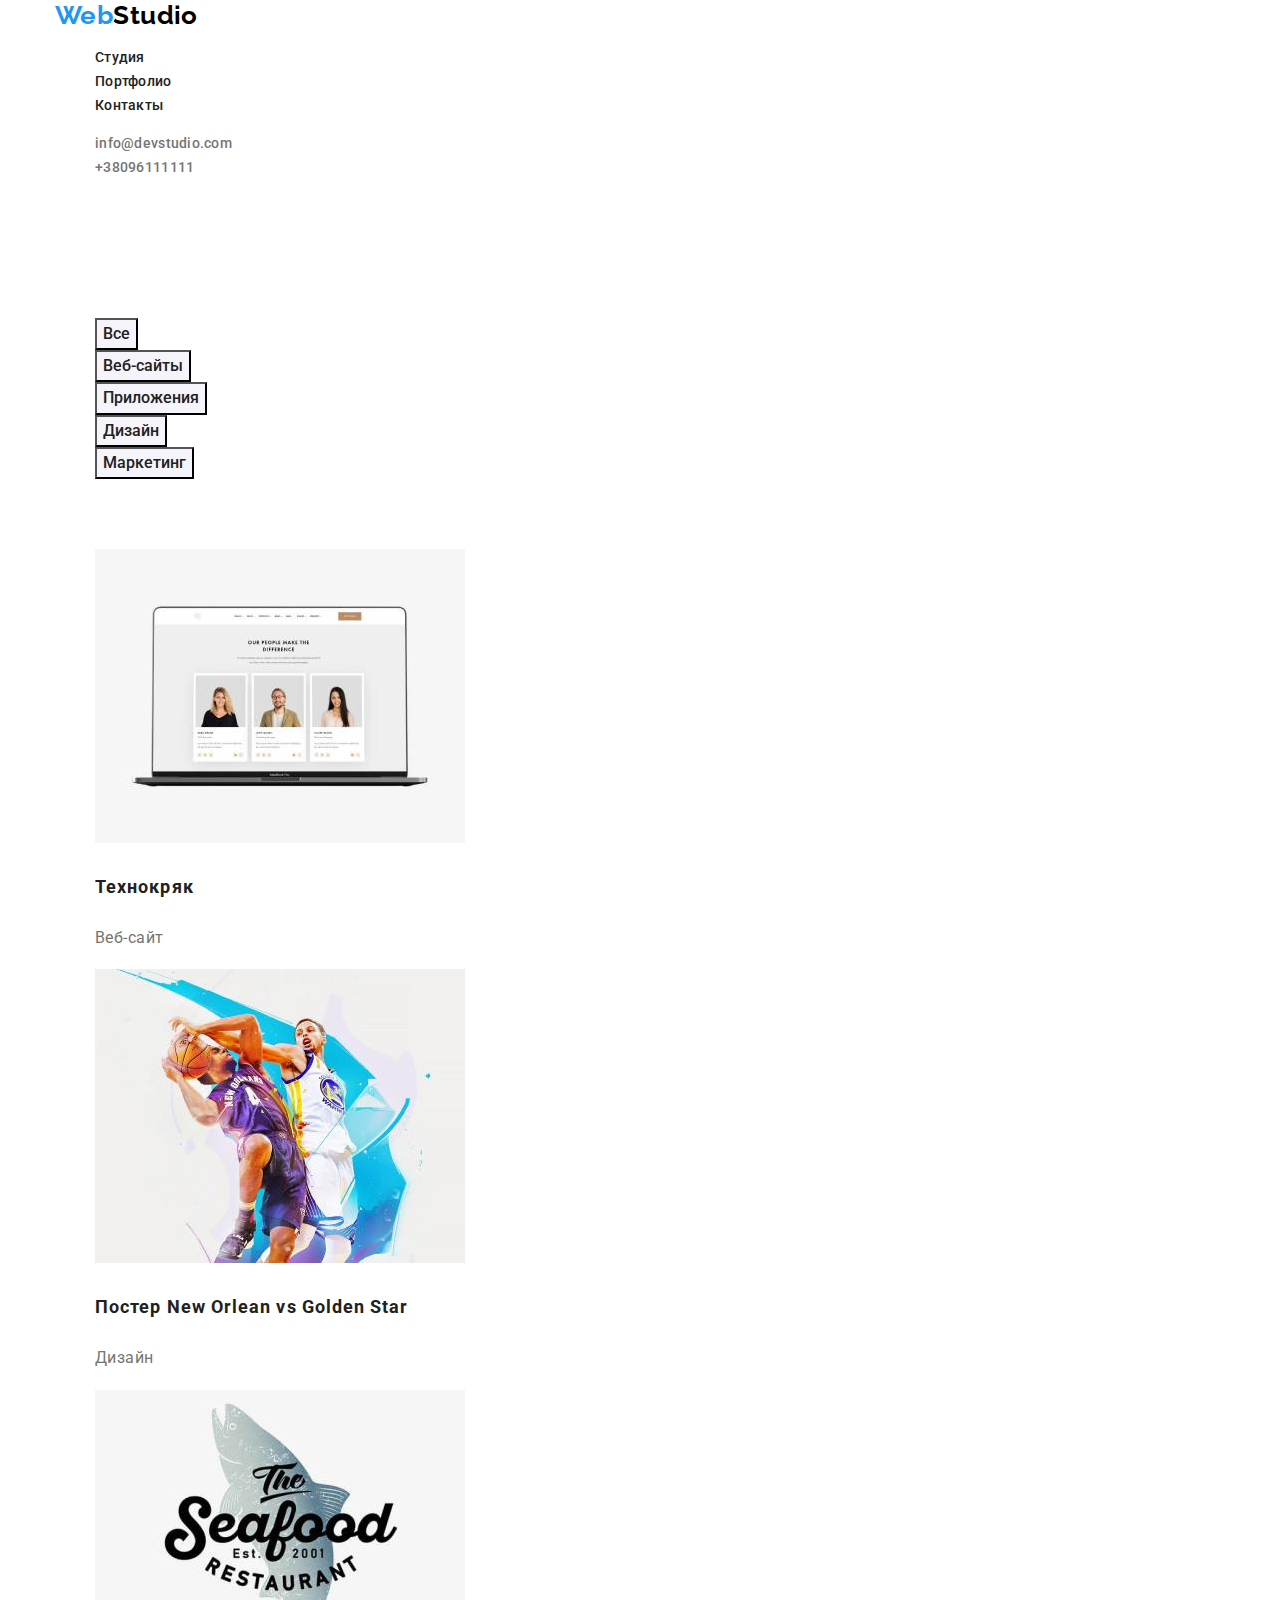
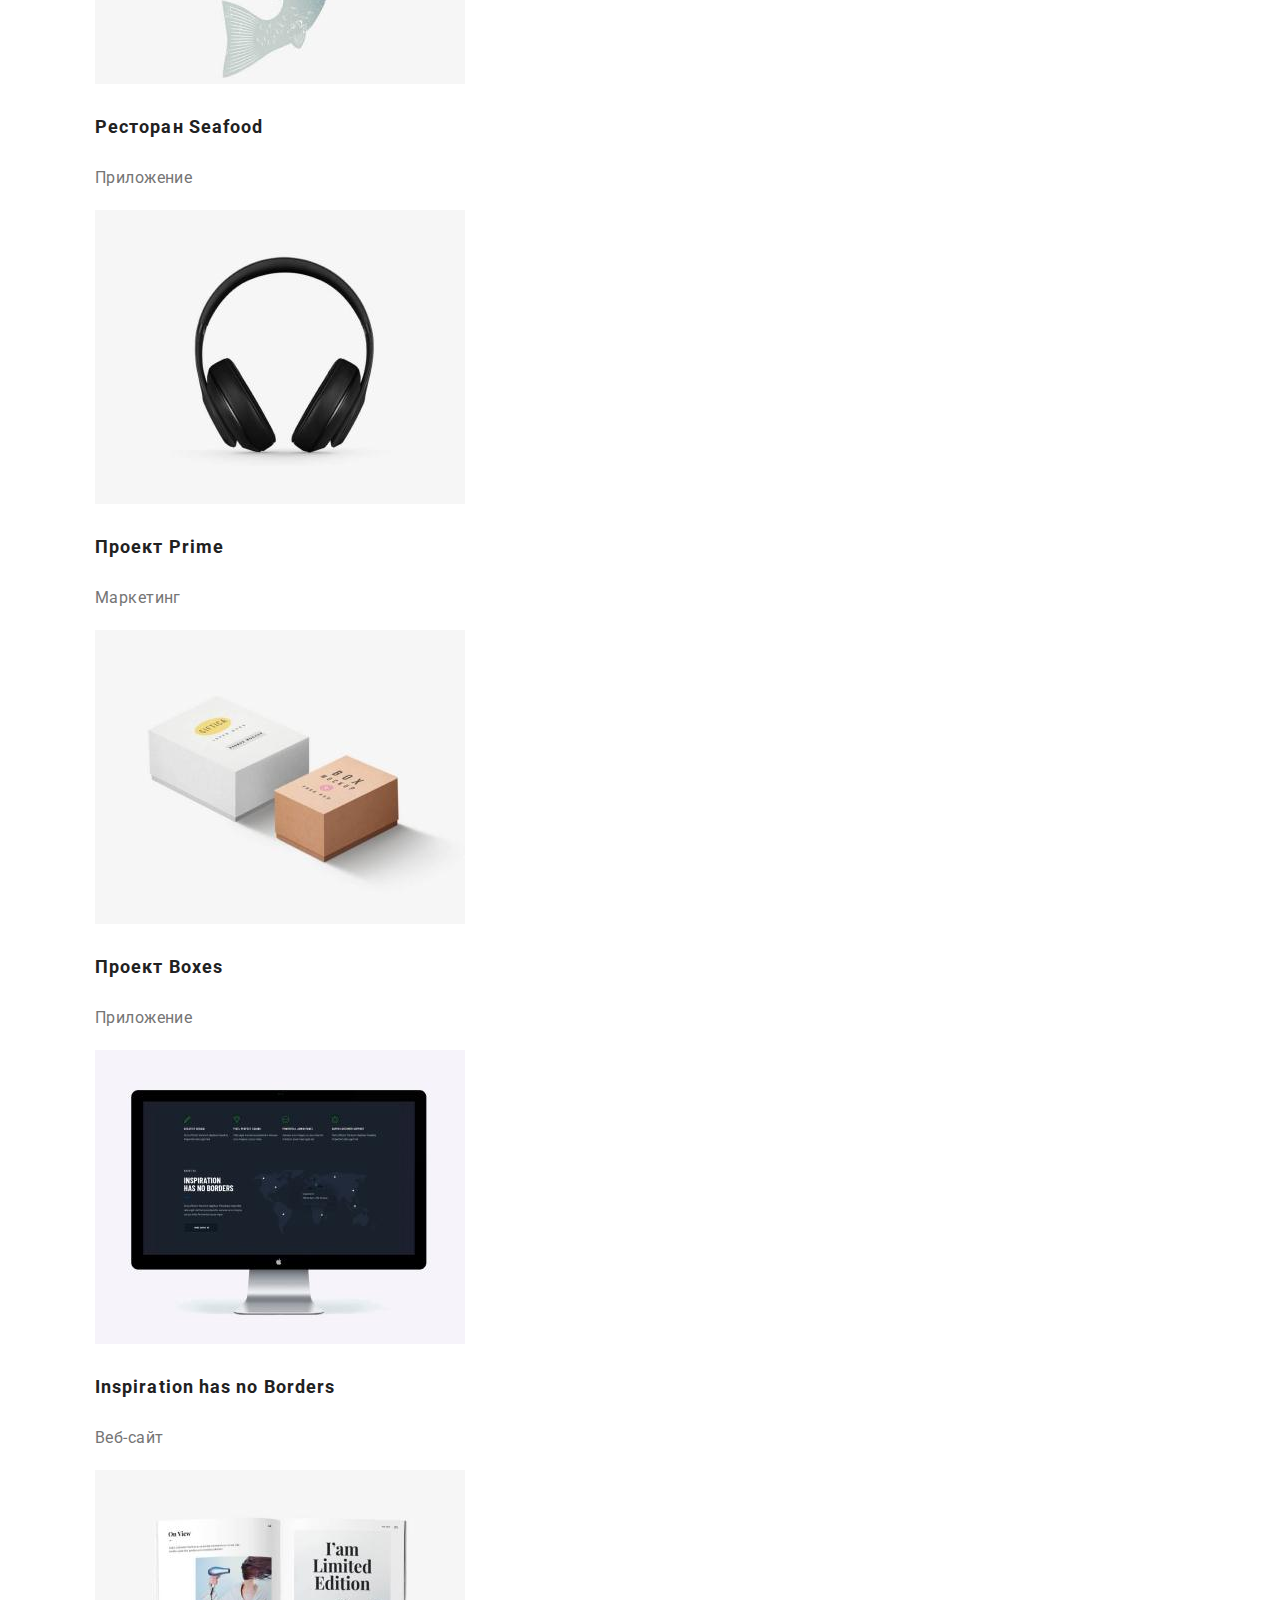
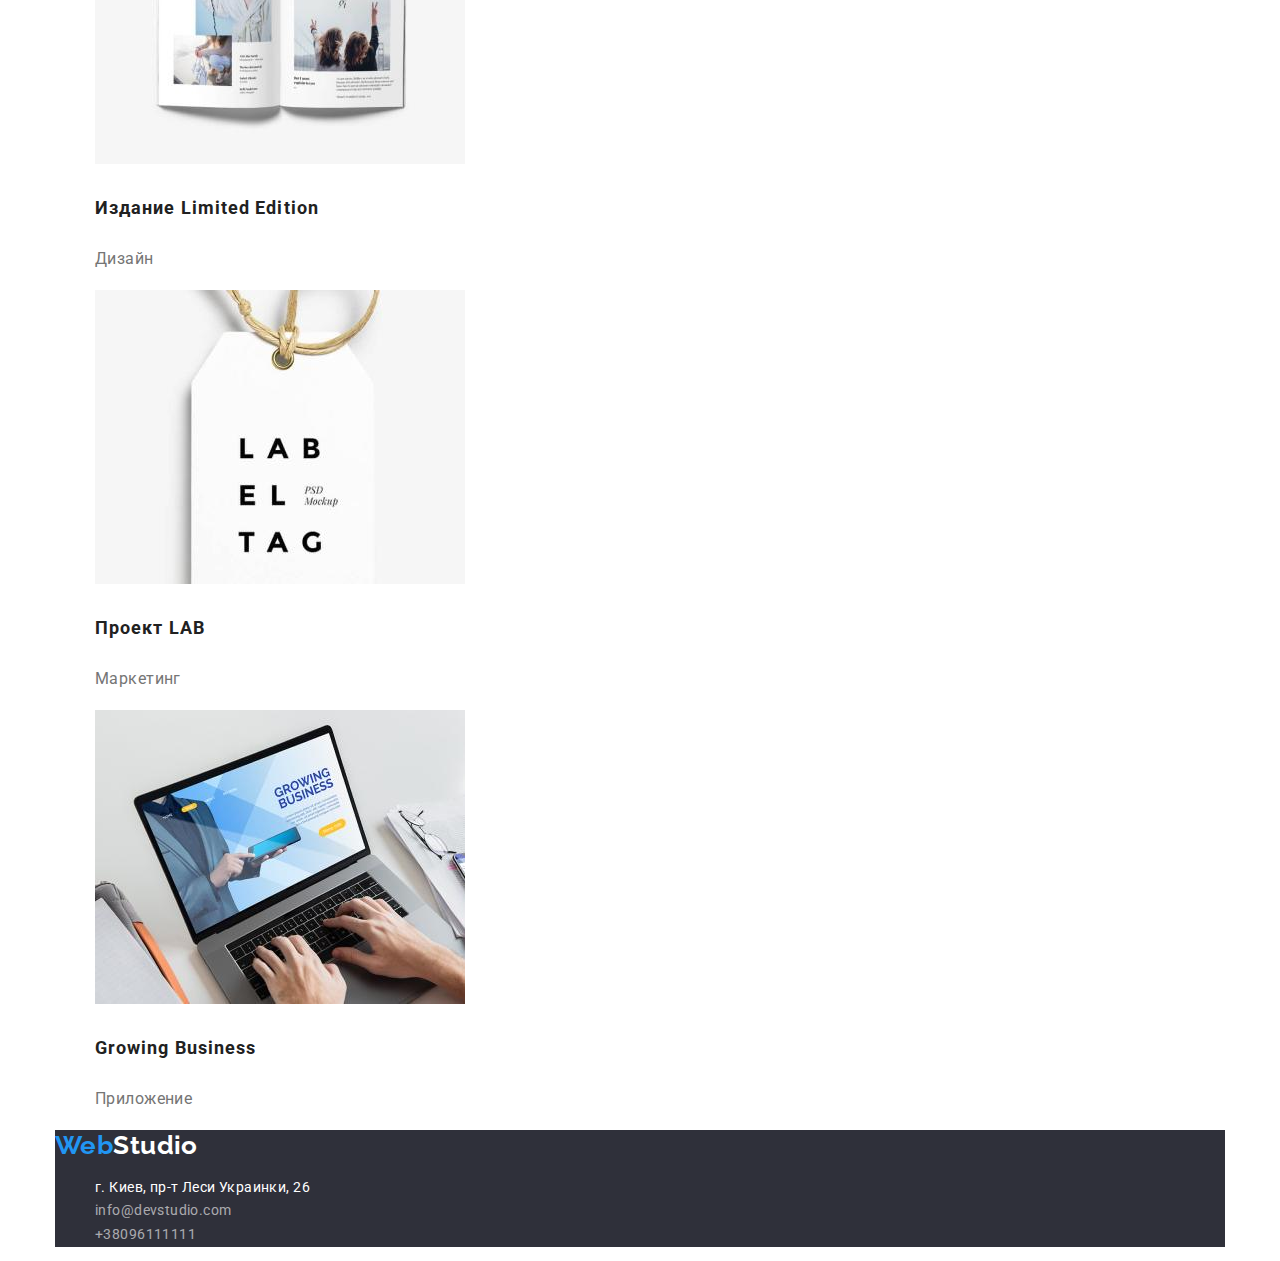
==== portfolio.html @ 9fdecc5a "add .container" ====
<!DOCTYPE html>
<html lang="ru">
  <head>
    <meta charset="UTF-8" />
    <meta http-equiv="X-UA-Compatible" content="IE=edge" />
    <meta name="viewport" content="width=device-width, initial-scale=1.0" />
    <link rel="preconnect" href="https://fonts.googleapis.com" />
    <link rel="preconnect" href="https://fonts.gstatic.com" crossorigin />
    <link
      href="https://fonts.googleapis.com/css2?family=Raleway:wght@700&family=Roboto:wght@400;500;700;900&display=swap"
      rel="stylesheet"
    />
    <link
      rel="stylesheet"
      href="https://cdnjs.cloudflare.com/ajax/libs/modern-normalize/1.1.0/modern-normalize.css"
    />
    <link rel="stylesheet" href="./css/styles.css" />
    <title>Портфолио</title>
  </head>
  <body class="container">
    <!--Заголовок-->
    <header>
      <!--Логотип и навигация-->
      <nav>
        <a lang="en" href="" class="logo">Web<span class="header-logo-studio">Studio</span></a>
        <ul>
          <li>
            <a href="./index.html" class="nav-link">Студия</a>
          </li>
          <li>
            <a href="./portfolio.html" class="nav-link">Портфолио</a>
          </li>
          <li>
            <a href="#contacts" class="nav-link">Контакты</a>
          </li>
        </ul>
      </nav>
      <!--Контакты в шапке-->
      <ul>
        <li>
          <a href="mailto:info@devstudio.com" class="address-link">info@devstudio.com</a>
        </li>
        <li>
          <a href="tel:+380961111111" class="address-link">+38096111111</a>
        </li>
      </ul>
    </header>
    <!--Основоной контент-->
    <main>
      <h1 class="heading-visible">Портфолио</h1>
      <section>
        <!-- Фильтры -->
        <h2 class="heading-visible">Фильтры</h2>
        <ul>
          <li>
            <button type="button" class="portfolio-buttons">Все</button>
          </li>
          <li>
            <button type="button" class="portfolio-buttons">Веб-сайты</button>
          </li>
          <li>
            <button type="button" class="portfolio-buttons">Приложения</button>
          </li>
          <li>
            <button type="button" class="portfolio-buttons">Дизайн</button>
          </li>
          <li>
            <button type="button" class="portfolio-buttons">Маркетинг</button>
          </li>
        </ul>
        <!-- Проекты -->
        <h2 class="heading-visible">Проекты</h2>
        <ul>
          <li>
            <img src="./images/img_pf_1.jpg" alt="Технокряк" width="370" height="294" />
            <h3 class="portfolio-title">Технокряк</h3>
            <p class="portfolio-text">Веб-сайт</p>
          </li>
          <li>
            <img src="./images/img_pf_2.jpg" alt="Постер NO vs GS" width="370" height="294" />
            <h3 class="portfolio-title">Постер <span lang="en">New Orlean vs Golden Star</span></h3>
            <p class="portfolio-text">Дизайн</p>
          </li>
          <li>
            <img src="./images/img_pf_3.jpg" alt="Ресторан Seafood" width="370" height="294" />
            <h3 class="portfolio-title">Ресторан <span lang="en">Seafood</span></h3>
            <p class="portfolio-text">Приложение</p>
          </li>
          <li>
            <img src="./images/img_pf_4.jpg" alt="Проект Prime" width="370" height="294" />
            <h3 class="portfolio-title">Проект <span lang="en">Prime</span></h3>
            <p class="portfolio-text">Маркетинг</p>
          </li>
          <li>
            <img src="./images/img_pf_5.jpg" alt="Проект Boxes" width="370" height="294" />
            <h3 class="portfolio-title">Проект <span lang="en">Boxes</span></h3>
            <p class="portfolio-text">Приложение</p>
          </li>
          <li>
            <img
              src="./images/img_pf_6.jpg"
              alt="Inspiration has no Borders"
              width="370"
              height="294"
            />
            <h3 lang="en" class="portfolio-title">Inspiration has no Borders</h3>
            <p class="portfolio-text">Веб-сайт</p>
          </li>
          <li>
            <img
              src="./images/img_pf_7.jpg"
              alt="Издание Limited Edition"
              width="370"
              height="294"
            />
            <h3 class="portfolio-title">Издание <span lang="en">Limited Edition</span></h3>
            <p class="portfolio-text">Дизайн</p>
          </li>
          <li>
            <img src="./images/img_pf_8.jpg" alt="Проект LAB" width="370" height="294" />
            <h3 class="portfolio-title">Проект <span lang="en">LAB</span></h3>
            <p class="portfolio-text">Маркетинг</p>
          </li>
          <li>
            <img src="./images/img_pf_9.jpg" alt="Growing Business" width="370" height="294" />
            <h3 lang="en" class="portfolio-title">Growing Business</h3>
            <p class="portfolio-text">Приложение</p>
          </li>
        </ul>
      </section>
    </main>
    <!--Подвал-->
    <footer>
      <!--Логотип-->
      <a lang="en" href="" class="logo">Web<span class="footer-logo-studio">Studio</span></a>
      <!--Адрес и контакты-->
      <address id="contacts">
        <ul>
          <li>
            <a href="" class="footer-address-text">г. Киев, пр-т Леси Украинки, 26</a>
          </li>
          <li>
            <a href="mailto:info@devstudio.com" class="footer-address-link">info@devstudio.com</a>
          </li>
          <li>
            <a href="tel:+380961111111" class="footer-address-link">+38096111111</a>
          </li>
        </ul>
      </address>
    </footer>
  </body>
</html>
---- css/styles.css ----
:root {
  --primary-background-color: #ffffff;
  --secondary-background-color: #2f303a;
  --primary-text-color: #757575;
  --title-text-color: #212121;
  --accent-color: #2196f3;
}
/* Основное */
body {
  background-color: var(--primary-background-color);
  color: var(--primary-text-color);
  font-family: Roboto, sans-serif;
  font-size: 14px;
  line-height: 1.71;
  letter-spacing: 0.03em;
}
/* Фон футера */
footer {
  background-color: var(--secondary-background-color);
}
/* Убираем подчеркивания ссылок */
a {
  text-decoration: none;
}
/* Убираем маркеры списков */
ul {
  list-style-type: none;
}
/* Логотип */
.logo {
  color: var(--accent-color);
  font-family: Raleway;
  font-weight: 700;
  font-size: 26px;
  line-height: 1.19;
}
.header-logo-studio {
  color: #000000;
}
.footer-logo-studio {
  color: var(--primary-background-color);
}
/* Ссылки в хедере*/
.address-link {
  color: var(--text-color);
  font-weight: 500;
  line-height: 1.14;
  letter-spacing: 0.02em;
}
.nav-link {
  color: var(--title-text-color);
  font-weight: 500;
  line-height: 1.14;
  letter-spacing: 0.02em;
}
/* Ссылки в футере */
.footer-address-text,
.footer-address-link {
  color: var(--primary-background-color);
  font-style: normal;
}
.footer-address-link {
  color: rgba(255, 255, 255, 0.6);
}
/* Интерактивность ссылок */
.nav-link:hover,
.nav-link:focus,
.address-link:hover,
.address-link:focus,
.footer-address-text:hover,
.footer-address-text:focus,
.footer-address-link:hover,
.footer-address-link:focus {
  color: var(--accent-color);
}
/* Шапка */
.section-business {
  background-color: var(--secondary-background-color);
  text-align: center;
}
.business-title {
  color: var(--primary-background-color);
  font-weight: 900;
  font-size: 44px;
  line-height: 1.36;
  text-align: center;
  letter-spacing: 0.06em;
  text-transform: uppercase;
}
/* Кнопки */
.button-service {
  background-color: var(--accent-color);
  color: var(--primary-background-color);
  font-family: Roboto;
  font-weight: 700;
  font-size: 16px;
  line-height: 1.88;
  text-align: center;
  letter-spacing: 0.06em;
  cursor: pointer;
}
/* Раздел особенности */
.heading-visible {
  visibility: hidden;
}
/* Заголовки секций */
.section-title {
  color: var(--title-text-color);
  font-weight: 700;
  font-size: 36px;
  line-height: 1.17;
  text-align: center;
}
.section-specificities-title {
  color: var(--title-text-color);
  font-size: 14px;
  line-height: 1.14;
  text-transform: uppercase;
}
.team-title {
  color: var(--title-text-color);
}
.team-title,
.team-text {
  font-weight: 500;
  font-size: 16px;
  line-height: 1.19;
  text-align: center;
}
/* Портфолио */
.portfolio-buttons {
  background-color: #f5f4fa;
  color: var(--title-text-color);
  font-family: Roboto;
  font-weight: 500;
  font-size: 16px;
  line-height: 1.63;
  text-align: center;
}
.portfolio-title {
  color: var(--title-text-color);
  font-weight: 700;
  font-size: 18px;
  line-height: 2;
  letter-spacing: 0.06em;
}
.portfolio-text {
  font-size: 16px;
  line-height: 1.88;
}
.container {
  width: 1200px;
  padding-left: 15px;
  padding-right: 15px;
  margin: 0 auto;
}
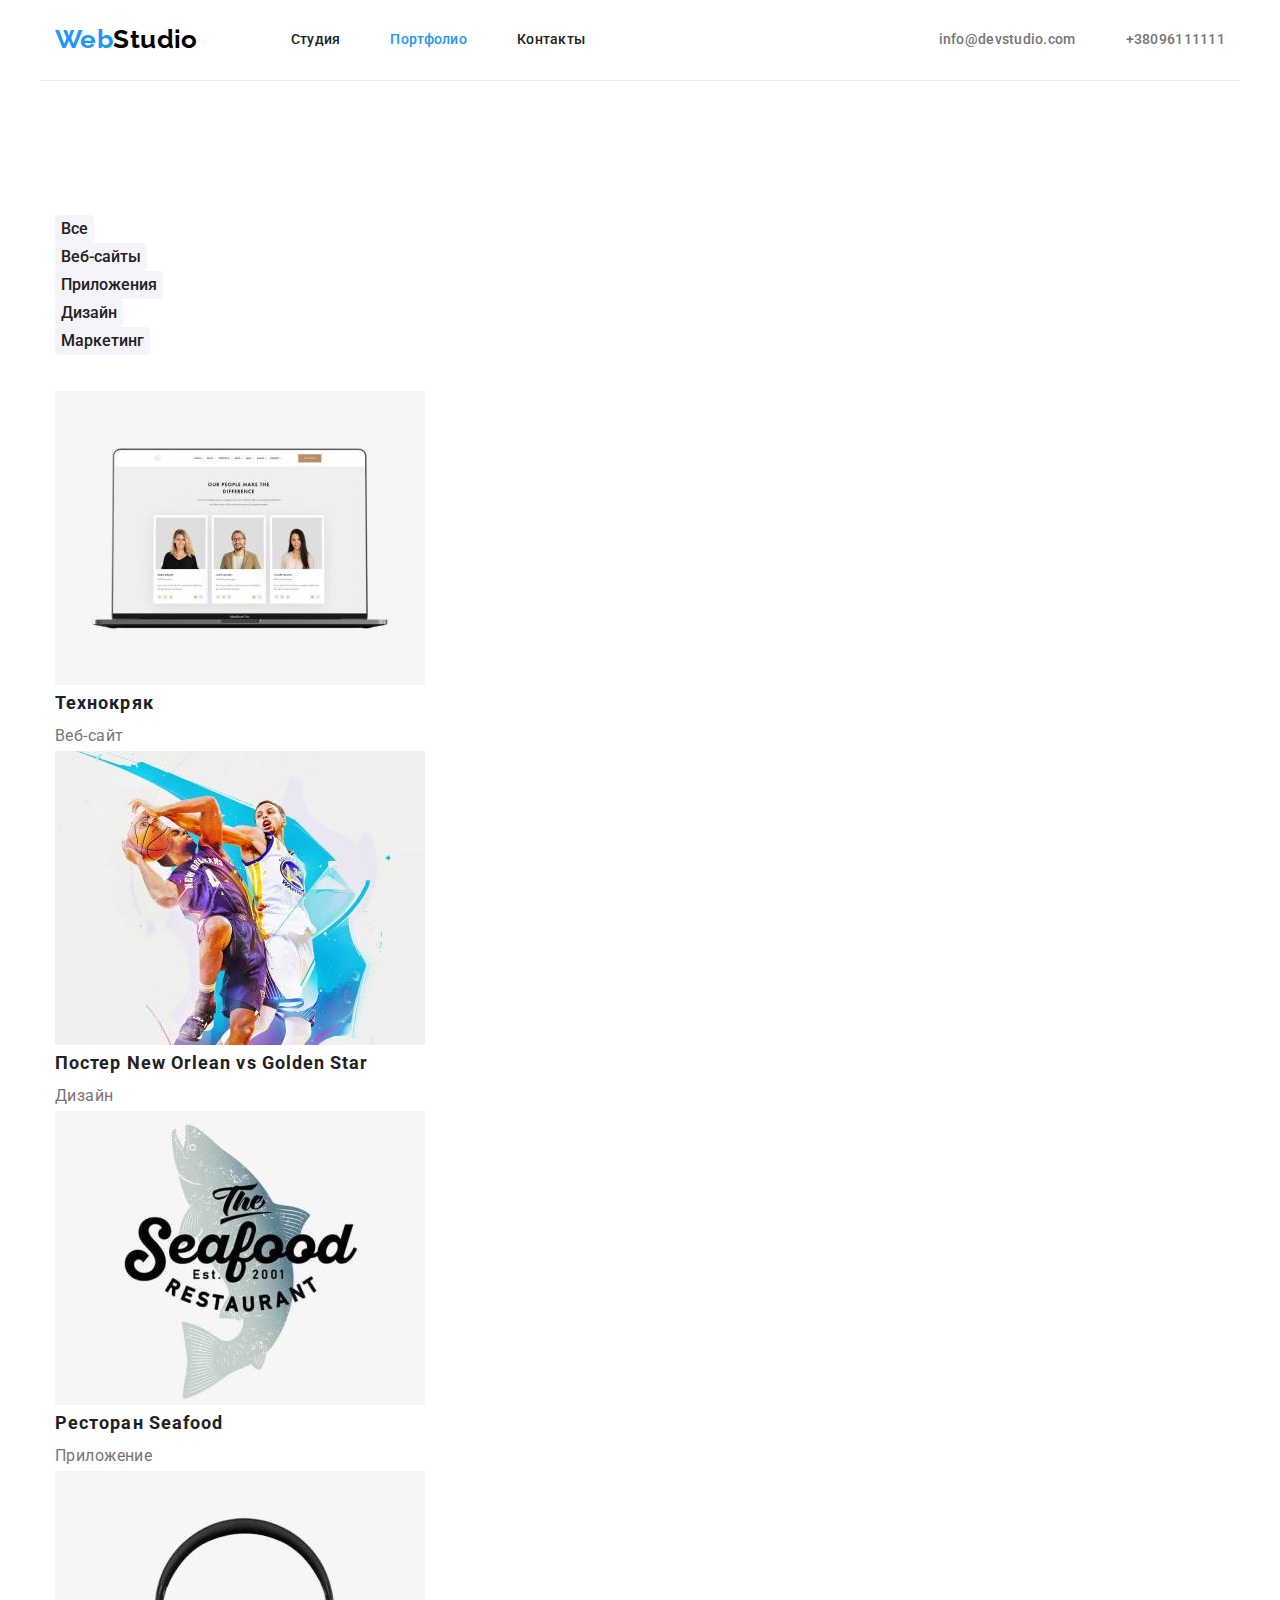
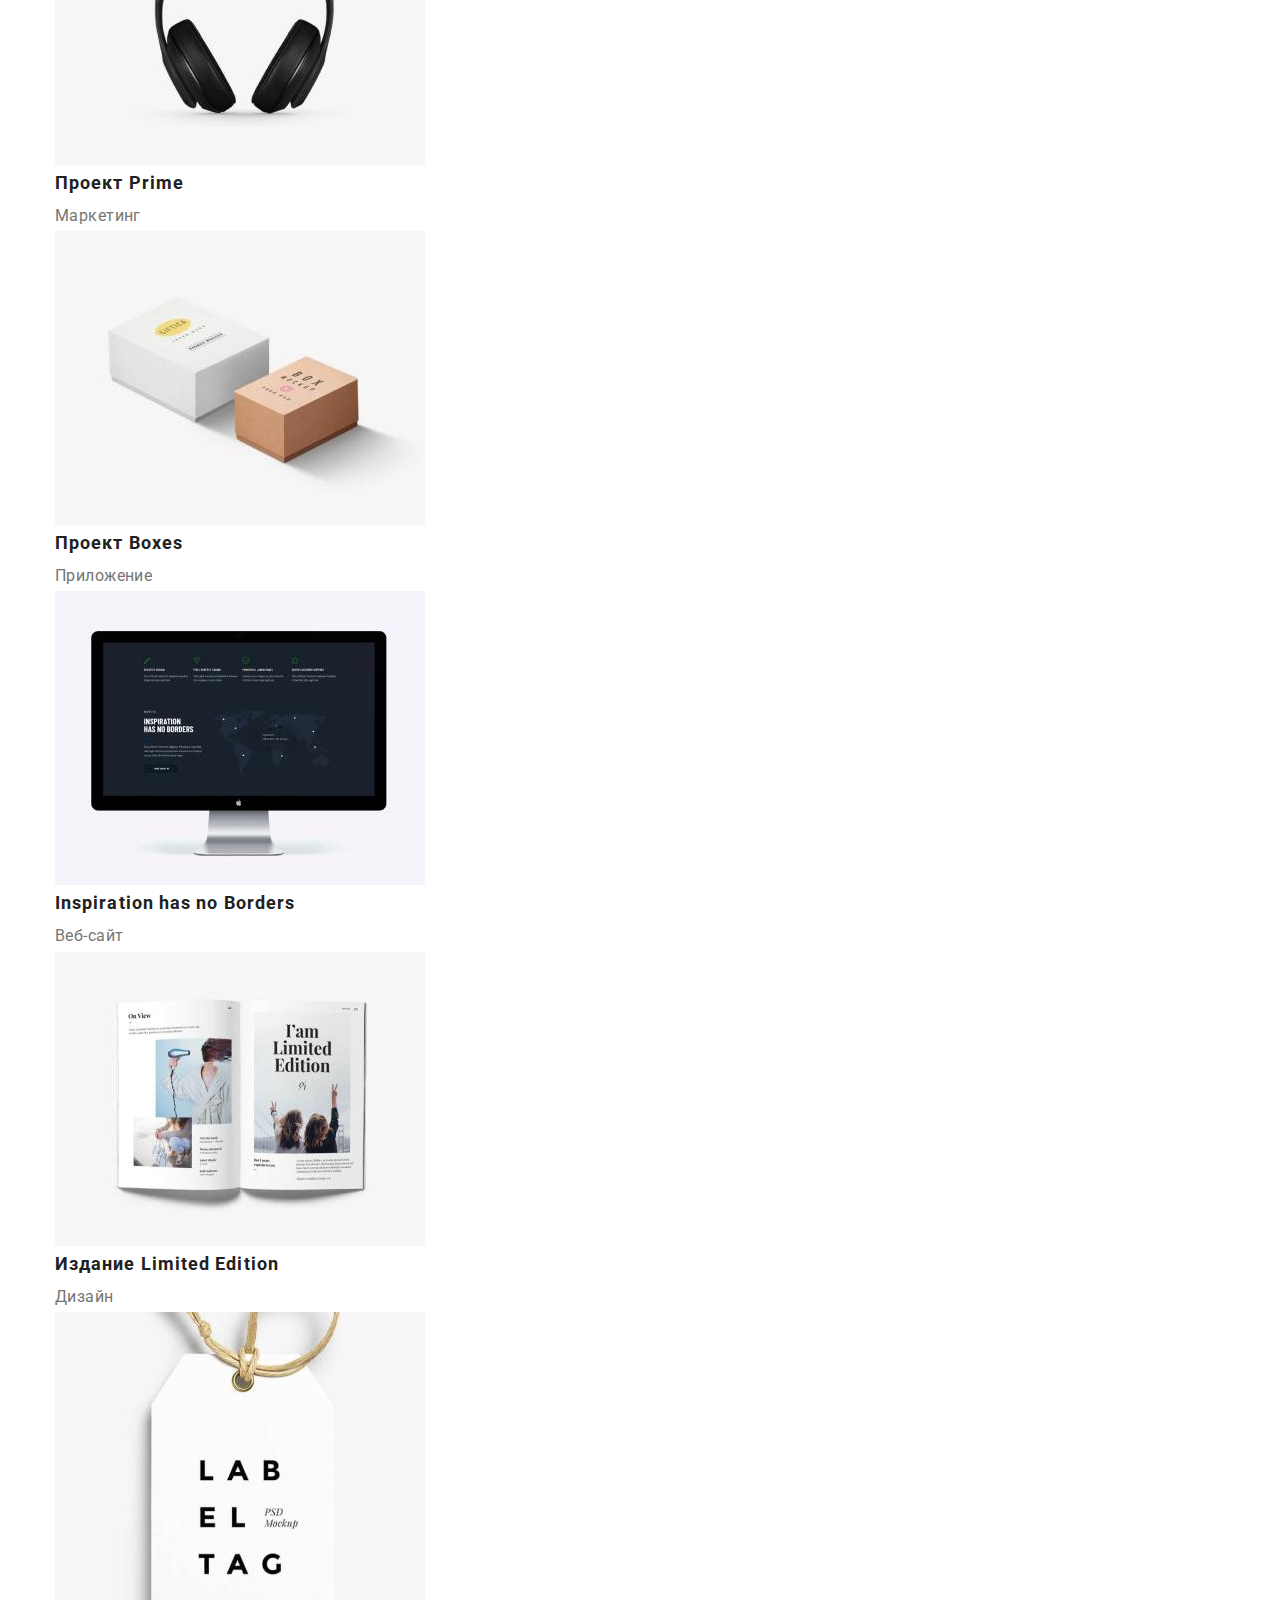
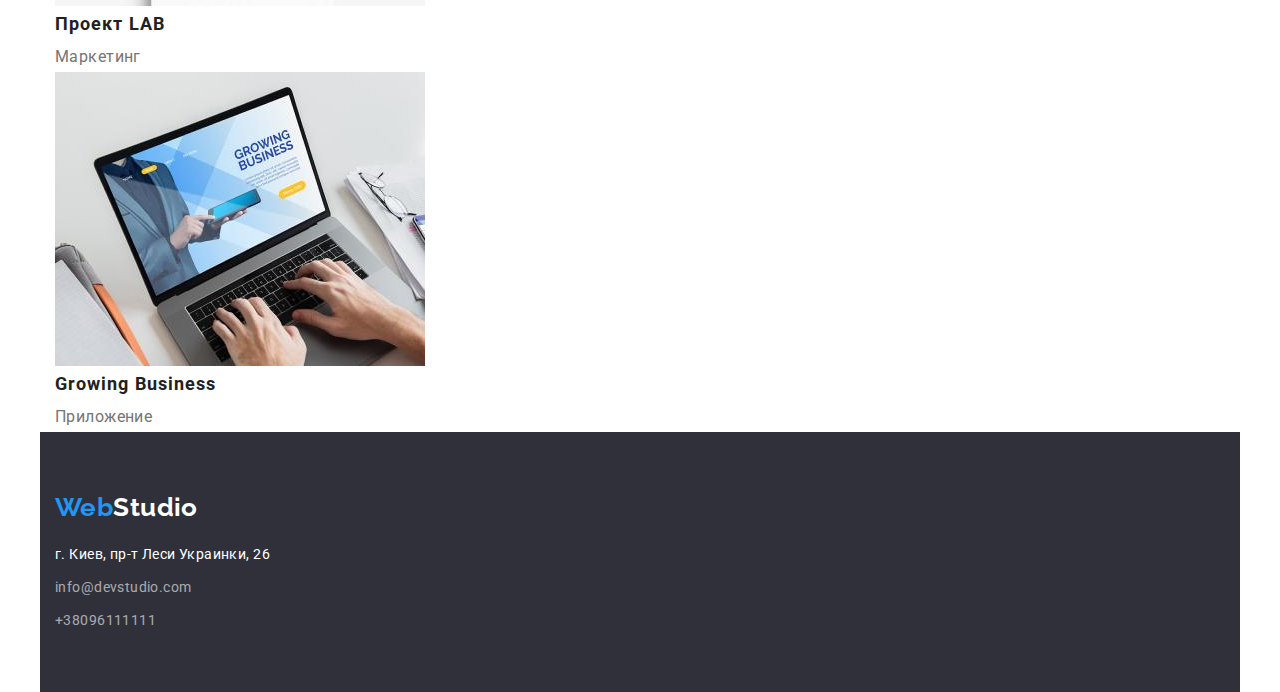
==== commit a3993c22: "Complete Header, Footer and Business block" ====
--- a/portfolio.html
+++ b/portfolio.html
@@ -17,36 +17,36 @@
     <link rel="stylesheet" href="./css/styles.css" />
     <title>Портфолио</title>
   </head>
-  <body class="container">
+  <body>
     <!--Заголовок-->
-    <header>
+    <header class="container header">
       <!--Логотип и навигация-->
-      <nav>
+      <nav class="nav-flex">
         <a lang="en" href="" class="logo">Web<span class="header-logo-studio">Studio</span></a>
-        <ul>
-          <li>
+        <ul class="header-nav-list">
+          <li class="item">
             <a href="./index.html" class="nav-link">Студия</a>
           </li>
-          <li>
-            <a href="./portfolio.html" class="nav-link">Портфолио</a>
+          <li class="item">
+            <a href="./portfolio.html" class="nav-link current">Портфолио</a>
           </li>
-          <li>
+          <li class="item">
             <a href="#contacts" class="nav-link">Контакты</a>
           </li>
         </ul>
       </nav>
       <!--Контакты в шапке-->
-      <ul>
-        <li>
+      <ul class="header-addr-list">
+        <li class="item">
           <a href="mailto:info@devstudio.com" class="address-link">info@devstudio.com</a>
         </li>
-        <li>
+        <li class="item">
           <a href="tel:+380961111111" class="address-link">+38096111111</a>
         </li>
       </ul>
     </header>
     <!--Основоной контент-->
-    <main>
+    <main class="container">
       <h1 class="heading-visible">Портфолио</h1>
       <section>
         <!-- Фильтры -->
@@ -130,19 +130,21 @@
       </section>
     </main>
     <!--Подвал-->
-    <footer>
+    <footer class="container">
       <!--Логотип-->
-      <a lang="en" href="" class="logo">Web<span class="footer-logo-studio">Studio</span></a>
+      <a lang="en" href="" class="logo footer-logo"
+        >Web<span class="footer-logo-studio">Studio</span></a
+      >
       <!--Адрес и контакты-->
-      <address id="contacts">
+      <address id="contacts" class="footer-address">
         <ul>
-          <li>
+          <li class="item">
             <a href="" class="footer-address-text">г. Киев, пр-т Леси Украинки, 26</a>
           </li>
-          <li>
+          <li class="item">
             <a href="mailto:info@devstudio.com" class="footer-address-link">info@devstudio.com</a>
           </li>
-          <li>
+          <li class="item">
             <a href="tel:+380961111111" class="footer-address-link">+38096111111</a>
           </li>
         </ul>
--- a/css/styles.css
+++ b/css/styles.css
@@ -5,7 +5,12 @@
   --title-text-color: #212121;
   --accent-color: #2196f3;
 }
+
 /* Основное */
+
+html {
+  box-sizing: border-box;
+}
 body {
   background-color: var(--primary-background-color);
   color: var(--primary-text-color);
@@ -14,25 +19,44 @@
   line-height: 1.71;
   letter-spacing: 0.03em;
 }
+
 /* Фон футера */
+
 footer {
   background-color: var(--secondary-background-color);
-}
+  padding-bottom: 60px;
+}
+
 /* Убираем подчеркивания ссылок */
+
 a {
   text-decoration: none;
 }
+
 /* Убираем маркеры списков */
+
 ul {
   list-style-type: none;
 }
+
+/* Делаем изображения блочными эленетами */
+
+img {
+  display: block;
+}
+
 /* Логотип */
+
 .logo {
+  display: block;
   color: var(--accent-color);
   font-family: Raleway;
   font-weight: 700;
   font-size: 26px;
   line-height: 1.19;
+  padding-top: 24px;
+  padding-bottom: 25px;
+  margin-right: 93px;
 }
 .header-logo-studio {
   color: #000000;
@@ -40,29 +64,44 @@
 .footer-logo-studio {
   color: var(--primary-background-color);
 }
+
 /* Ссылки в хедере*/
+
 .address-link {
+  display: block;
   color: var(--text-color);
   font-weight: 500;
   line-height: 1.14;
   letter-spacing: 0.02em;
+  padding-top: 32px;
+  padding-bottom: 32px;
 }
 .nav-link {
+  display: block;
   color: var(--title-text-color);
   font-weight: 500;
   line-height: 1.14;
   letter-spacing: 0.02em;
-}
+  padding-top: 32px;
+  padding-bottom: 32px;
+}
+
 /* Ссылки в футере */
+
 .footer-address-text,
 .footer-address-link {
   color: var(--primary-background-color);
   font-style: normal;
+  display: block;
+  padding: 0;
+  margin: 0;
 }
 .footer-address-link {
   color: rgba(255, 255, 255, 0.6);
 }
+
 /* Интерактивность ссылок */
+
 .nav-link:hover,
 .nav-link:focus,
 .address-link:hover,
@@ -73,7 +112,12 @@
 .footer-address-link:focus {
   color: var(--accent-color);
 }
+.current {
+  color: var(--accent-color);
+}
+
 /* Шапка */
+
 .section-business {
   background-color: var(--secondary-background-color);
   text-align: center;
@@ -86,24 +130,37 @@
   text-align: center;
   letter-spacing: 0.06em;
   text-transform: uppercase;
-}
+  padding-top: 200px;
+  margin-bottom: 30px;
+}
+
 /* Кнопки */
+
 .button-service {
+  display: inline-block;
   background-color: var(--accent-color);
   color: var(--primary-background-color);
-  font-family: Roboto;
+  font-family: inherit;
   font-weight: 700;
   font-size: 16px;
   line-height: 1.88;
   text-align: center;
   letter-spacing: 0.06em;
   cursor: pointer;
-}
+  border: none;
+  border-radius: 4px;
+  padding: 10px 32px;
+  margin-bottom: 200px;
+}
+
 /* Раздел особенности */
+
 .heading-visible {
   visibility: hidden;
 }
+
 /* Заголовки секций */
+
 .section-title {
   color: var(--title-text-color);
   font-weight: 700;
@@ -127,15 +184,20 @@
   line-height: 1.19;
   text-align: center;
 }
+
 /* Портфолио */
+
 .portfolio-buttons {
   background-color: #f5f4fa;
   color: var(--title-text-color);
-  font-family: Roboto;
+  font-family: inherit;
   font-weight: 500;
   font-size: 16px;
   line-height: 1.63;
   text-align: center;
+  cursor: pointer;
+  border: none;
+  border-radius: 4px;
 }
 .portfolio-title {
   color: var(--title-text-color);
@@ -148,9 +210,69 @@
   font-size: 16px;
   line-height: 1.88;
 }
+
+/* Разметка */
+
+/* Убираем отступы */
+h1,
+h1,
+h2,
+h3,
+h4,
+h5,
+h6,
+ul,
+li,
+p {
+  margin: 0;
+  padding: 0;
+}
+
+/* Контейнер */
+
 .container {
   width: 1200px;
   padding-left: 15px;
   padding-right: 15px;
   margin: 0 auto;
 }
+
+/* Разметка шапки */
+.header {
+  display: flex;
+  border-bottom-style: solid;
+  border-bottom-width: 1px;
+  border-bottom-color: #ececec;
+  margin-bottom: 50px;
+}
+.nav-flex {
+  display: flex;
+}
+.header-nav-list {
+  display: flex;
+}
+.header-nav-list .item:not(:last-child) {
+  margin-right: 50px;
+}
+.header-addr-list {
+  display: flex;
+  margin-left: auto;
+}
+.header-addr-list .item:not(:last-child) {
+  margin-right: 50px;
+}
+
+/* Разметка футера */
+.footer-logo {
+  display: block;
+  padding: 0;
+  margin: 0;
+  padding-top: 60px;
+  margin-bottom: 20px;
+}
+.footer-address .item {
+  margin-bottom: 9px;
+}
+.footer-address .item:last-child {
+  margin-bottom: 0;
+}
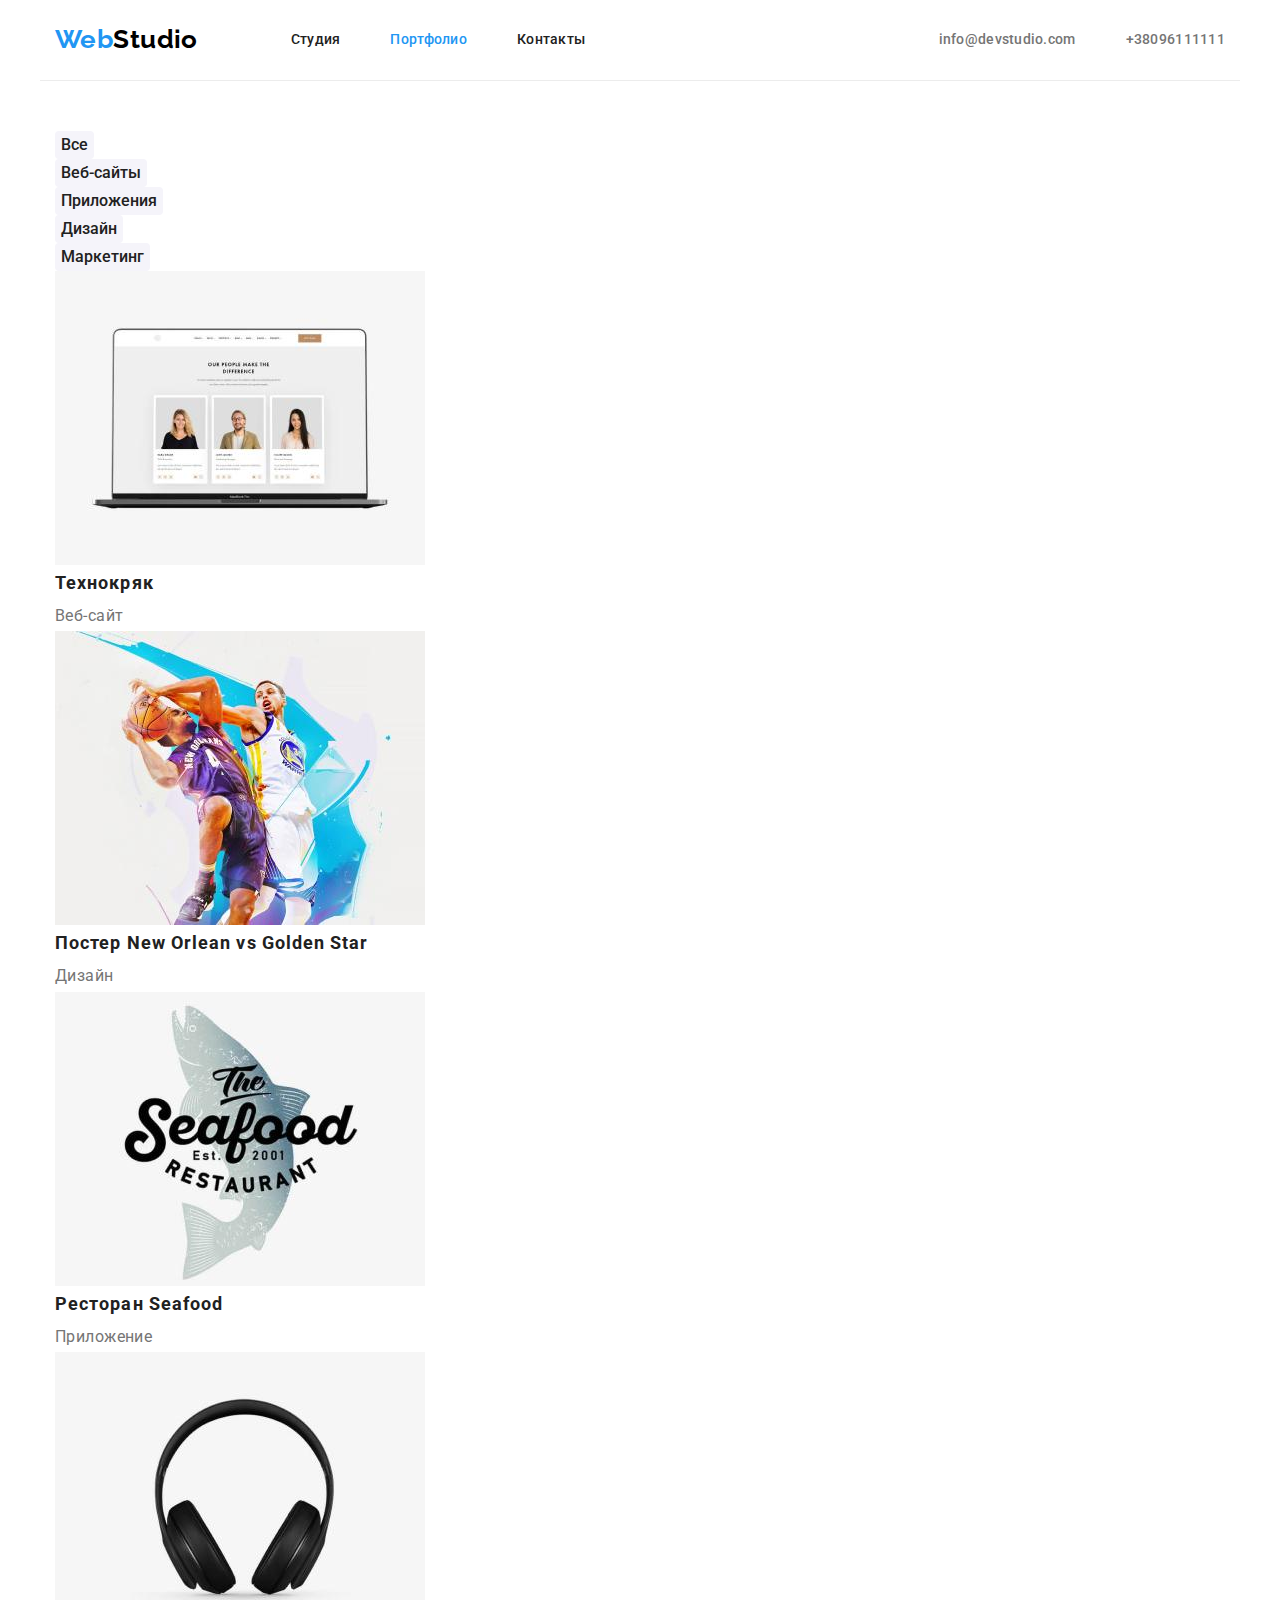
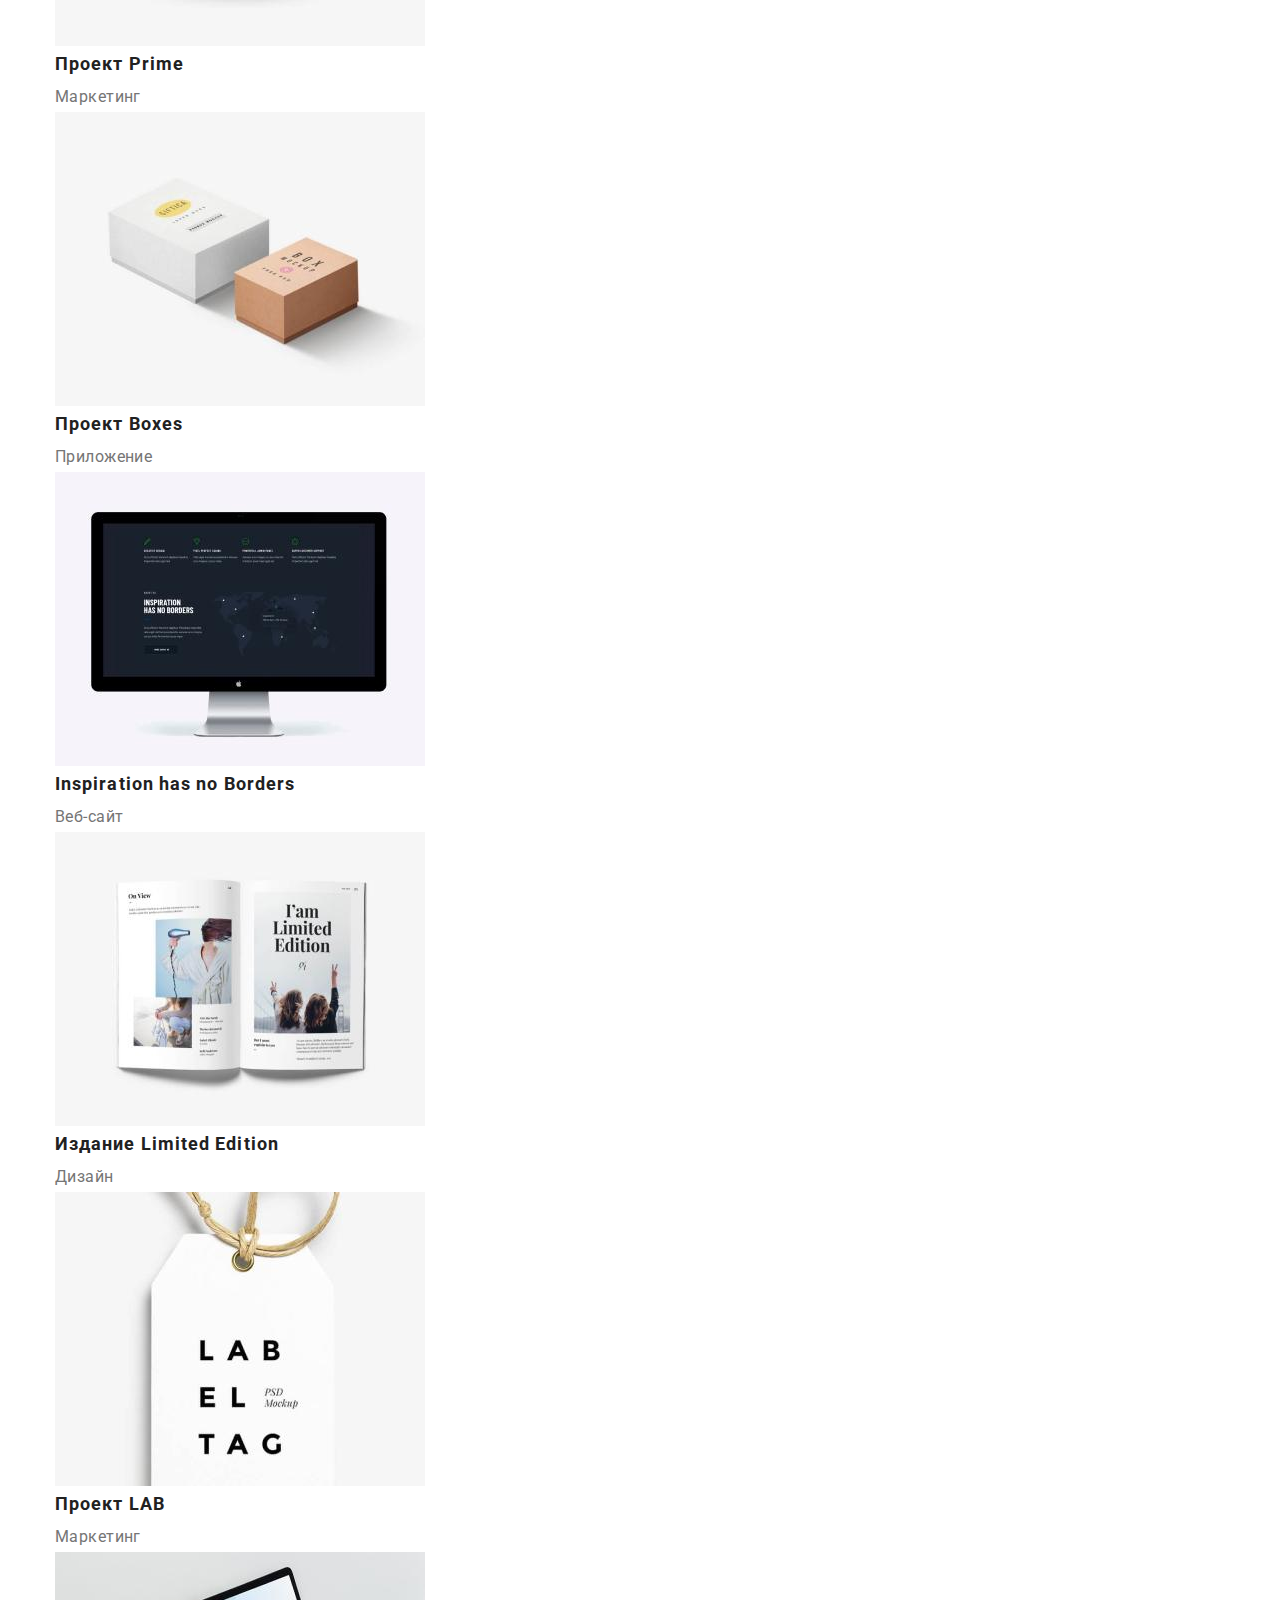
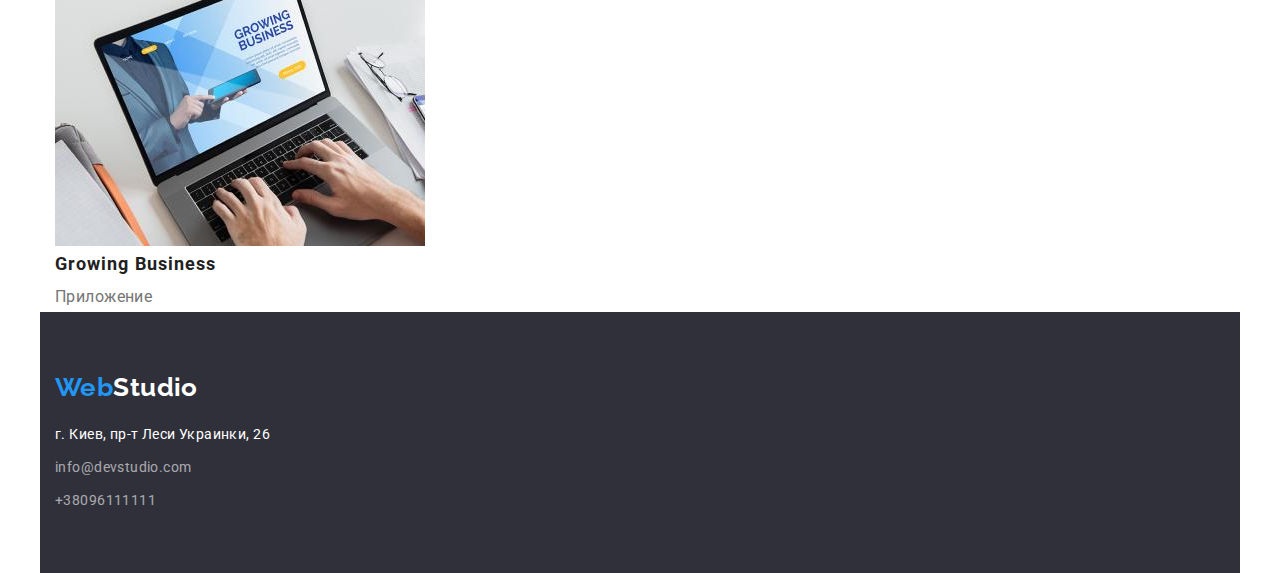
==== commit 7f185be9: "Complete Studio" ====
--- a/portfolio.html
+++ b/portfolio.html
@@ -19,31 +19,33 @@
   </head>
   <body>
     <!--Заголовок-->
-    <header class="container header">
+    <header>
       <!--Логотип и навигация-->
-      <nav class="nav-flex">
-        <a lang="en" href="" class="logo">Web<span class="header-logo-studio">Studio</span></a>
-        <ul class="header-nav-list">
+      <div class="container header">
+        <nav class="nav-flex">
+          <a lang="en" href="" class="logo">Web<span class="header-logo-studio">Studio</span></a>
+          <ul class="header-nav-list">
+            <li class="item">
+              <a href="./index.html" class="nav-link">Студия</a>
+            </li>
+            <li class="item">
+              <a href="./portfolio.html" class="nav-link current">Портфолио</a>
+            </li>
+            <li class="item">
+              <a href="#contacts" class="nav-link">Контакты</a>
+            </li>
+          </ul>
+        </nav>
+        <!--Контакты в шапке-->
+        <ul class="header-addr-list">
           <li class="item">
-            <a href="./index.html" class="nav-link">Студия</a>
+            <a href="mailto:info@devstudio.com" class="address-link">info@devstudio.com</a>
           </li>
           <li class="item">
-            <a href="./portfolio.html" class="nav-link current">Портфолио</a>
-          </li>
-          <li class="item">
-            <a href="#contacts" class="nav-link">Контакты</a>
+            <a href="tel:+380961111111" class="address-link">+38096111111</a>
           </li>
         </ul>
-      </nav>
-      <!--Контакты в шапке-->
-      <ul class="header-addr-list">
-        <li class="item">
-          <a href="mailto:info@devstudio.com" class="address-link">info@devstudio.com</a>
-        </li>
-        <li class="item">
-          <a href="tel:+380961111111" class="address-link">+38096111111</a>
-        </li>
-      </ul>
+      </div>
     </header>
     <!--Основоной контент-->
     <main class="container">
@@ -130,25 +132,27 @@
       </section>
     </main>
     <!--Подвал-->
-    <footer class="container">
+    <footer>
       <!--Логотип-->
-      <a lang="en" href="" class="logo footer-logo"
-        >Web<span class="footer-logo-studio">Studio</span></a
-      >
-      <!--Адрес и контакты-->
-      <address id="contacts" class="footer-address">
-        <ul>
-          <li class="item">
-            <a href="" class="footer-address-text">г. Киев, пр-т Леси Украинки, 26</a>
-          </li>
-          <li class="item">
-            <a href="mailto:info@devstudio.com" class="footer-address-link">info@devstudio.com</a>
-          </li>
-          <li class="item">
-            <a href="tel:+380961111111" class="footer-address-link">+38096111111</a>
-          </li>
-        </ul>
-      </address>
+      <div class="container footer">
+        <a lang="en" href="" class="logo footer-logo"
+          >Web<span class="footer-logo-studio">Studio</span></a
+        >
+        <!--Адрес и контакты-->
+        <address id="contacts" class="footer-address">
+          <ul>
+            <li class="item">
+              <a href="" class="footer-address-text">г. Киев, пр-т Леси Украинки, 26</a>
+            </li>
+            <li class="item">
+              <a href="mailto:info@devstudio.com" class="footer-address-link">info@devstudio.com</a>
+            </li>
+            <li class="item">
+              <a href="tel:+380961111111" class="footer-address-link">+38096111111</a>
+            </li>
+          </ul>
+        </address>
+      </div>
     </footer>
   </body>
 </html>
--- a/css/styles.css
+++ b/css/styles.css
@@ -1,6 +1,7 @@
 :root {
   --primary-background-color: #ffffff;
   --secondary-background-color: #2f303a;
+  --another-bacground-color: #f5f4fa;
   --primary-text-color: #757575;
   --title-text-color: #212121;
   --accent-color: #2196f3;
@@ -20,13 +21,6 @@
   letter-spacing: 0.03em;
 }
 
-/* Фон футера */
-
-footer {
-  background-color: var(--secondary-background-color);
-  padding-bottom: 60px;
-}
-
 /* Убираем подчеркивания ссылок */
 
 a {
@@ -43,6 +37,7 @@
 
 img {
   display: block;
+  max-width: 100%;
 }
 
 /* Логотип */
@@ -63,6 +58,13 @@
 }
 .footer-logo-studio {
   color: var(--primary-background-color);
+}
+
+/* Фон футера */
+
+.footer {
+  background-color: var(--secondary-background-color);
+  padding-bottom: 60px;
 }
 
 /* Ссылки в хедере*/
@@ -157,6 +159,7 @@
 
 .heading-visible {
   visibility: hidden;
+  line-height: 0;
 }
 
 /* Заголовки секций */
@@ -263,6 +266,7 @@
 }
 
 /* Разметка футера */
+
 .footer-logo {
   display: block;
   padding: 0;
@@ -276,3 +280,69 @@
 .footer-address .item:last-child {
   margin-bottom: 0;
 }
+
+/* Разметка секций */
+
+.section {
+  padding-top: 94px;
+  padding-bottom: 94px;
+}
+/* .section:last-child {
+  padding-bottom: 94px;
+} */
+
+/* Секция особенности */
+
+.specificities {
+  display: flex;
+  padding-top: 74px;
+}
+.specificities .item {
+  flex-basis: calc(100% / 4 - 30px);
+}
+.specificities .item:not(:first-child) {
+  margin-left: 30px;
+}
+.section-specificities-text {
+  margin-top: 10px;
+}
+
+/* Секция Чем мы занимаемся */
+.works {
+  display: flex;
+  padding-top: 50px;
+}
+.works .item {
+  flex-basis: calc(100% / 3 - 30px);
+}
+.works .item:not(:first-child) {
+  margin-left: 30px;
+}
+
+/* Секция Наша команда */
+.section-team {
+  background-color: var(--another-bacground-color);
+}
+.team {
+  display: flex;
+  margin-top: 50px;
+  margin-left: auto;
+  margin-right: auto;
+}
+.team .team-card {
+  flex-basis: calc(100% / 4 - 30px);
+}
+.team .team-card:not(:first-child) {
+  margin-left: 30px;
+}
+.team-title {
+  margin-top: 30px;
+}
+.team-text {
+  margin-top: 10px;
+  margin-bottom: 30px;
+}
+.team-card {
+  background-color: var(--primary-background-color);
+  border-radius: 4px;
+}
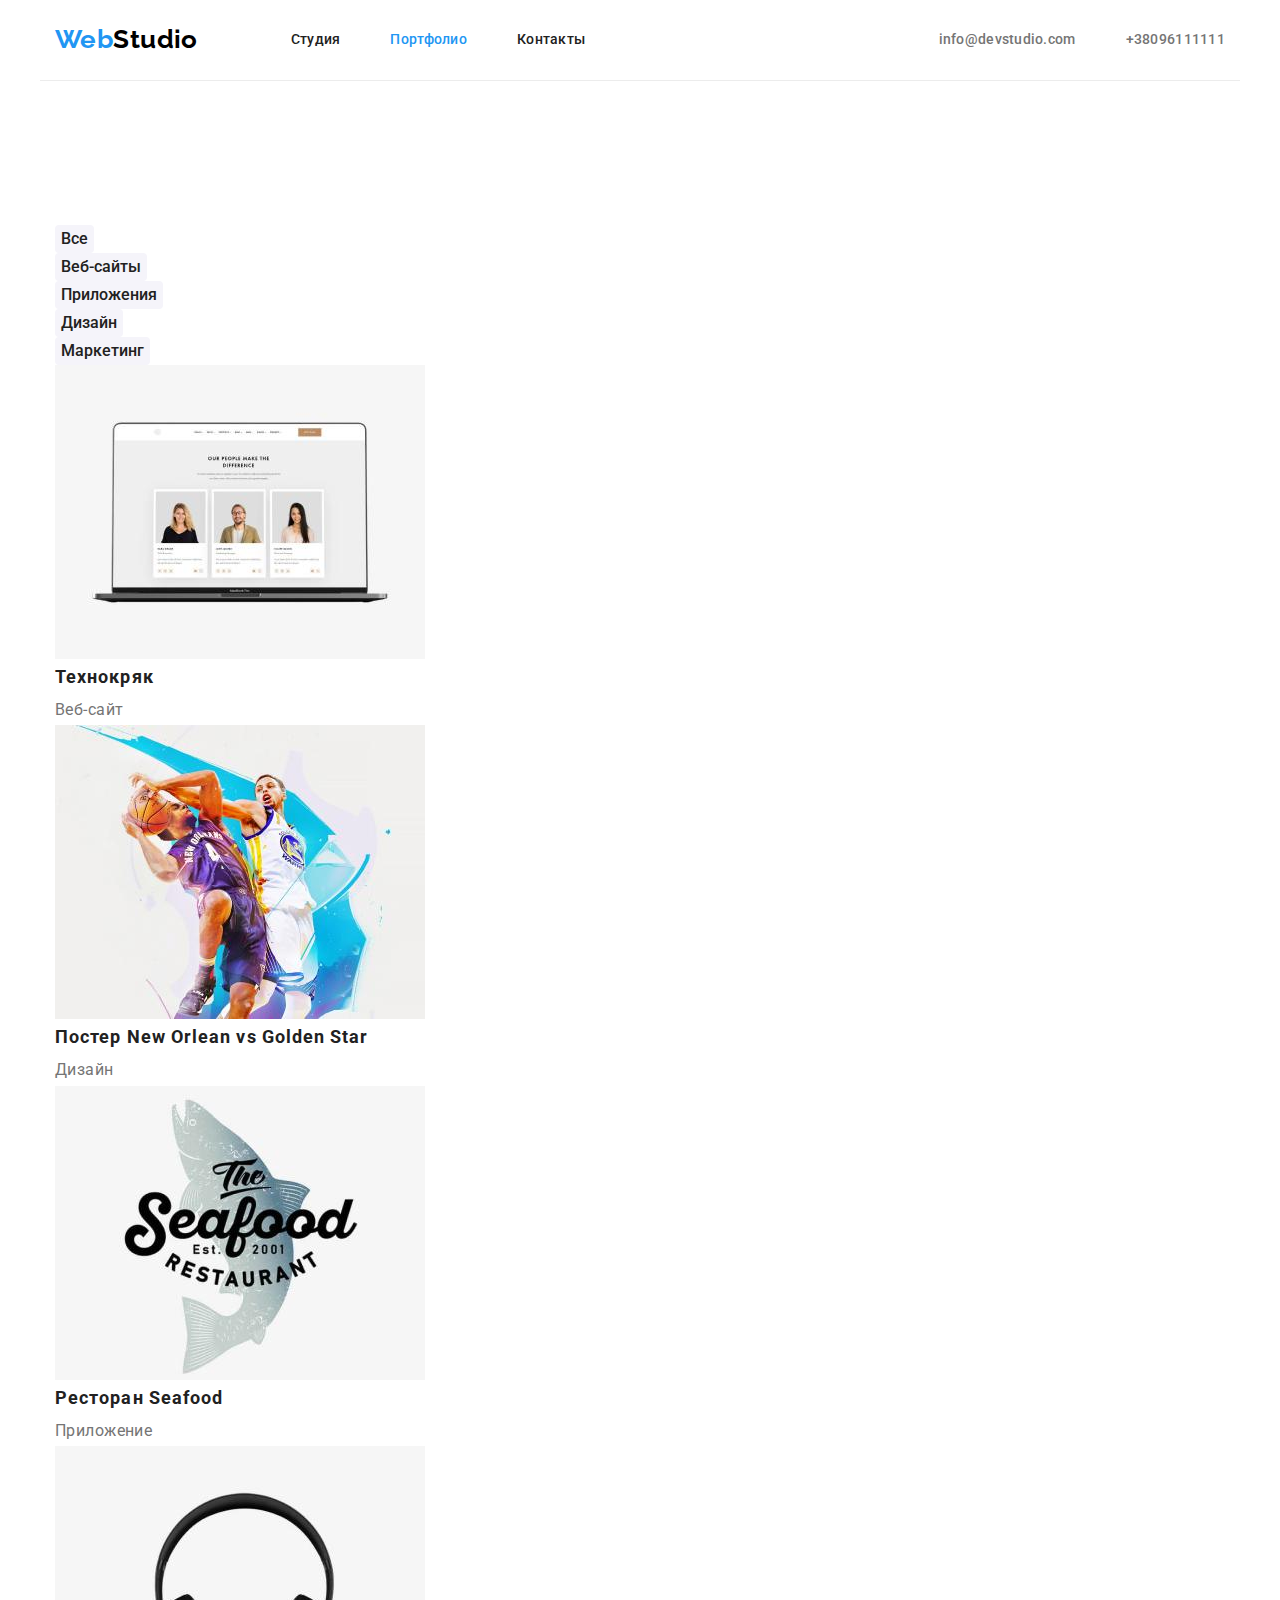
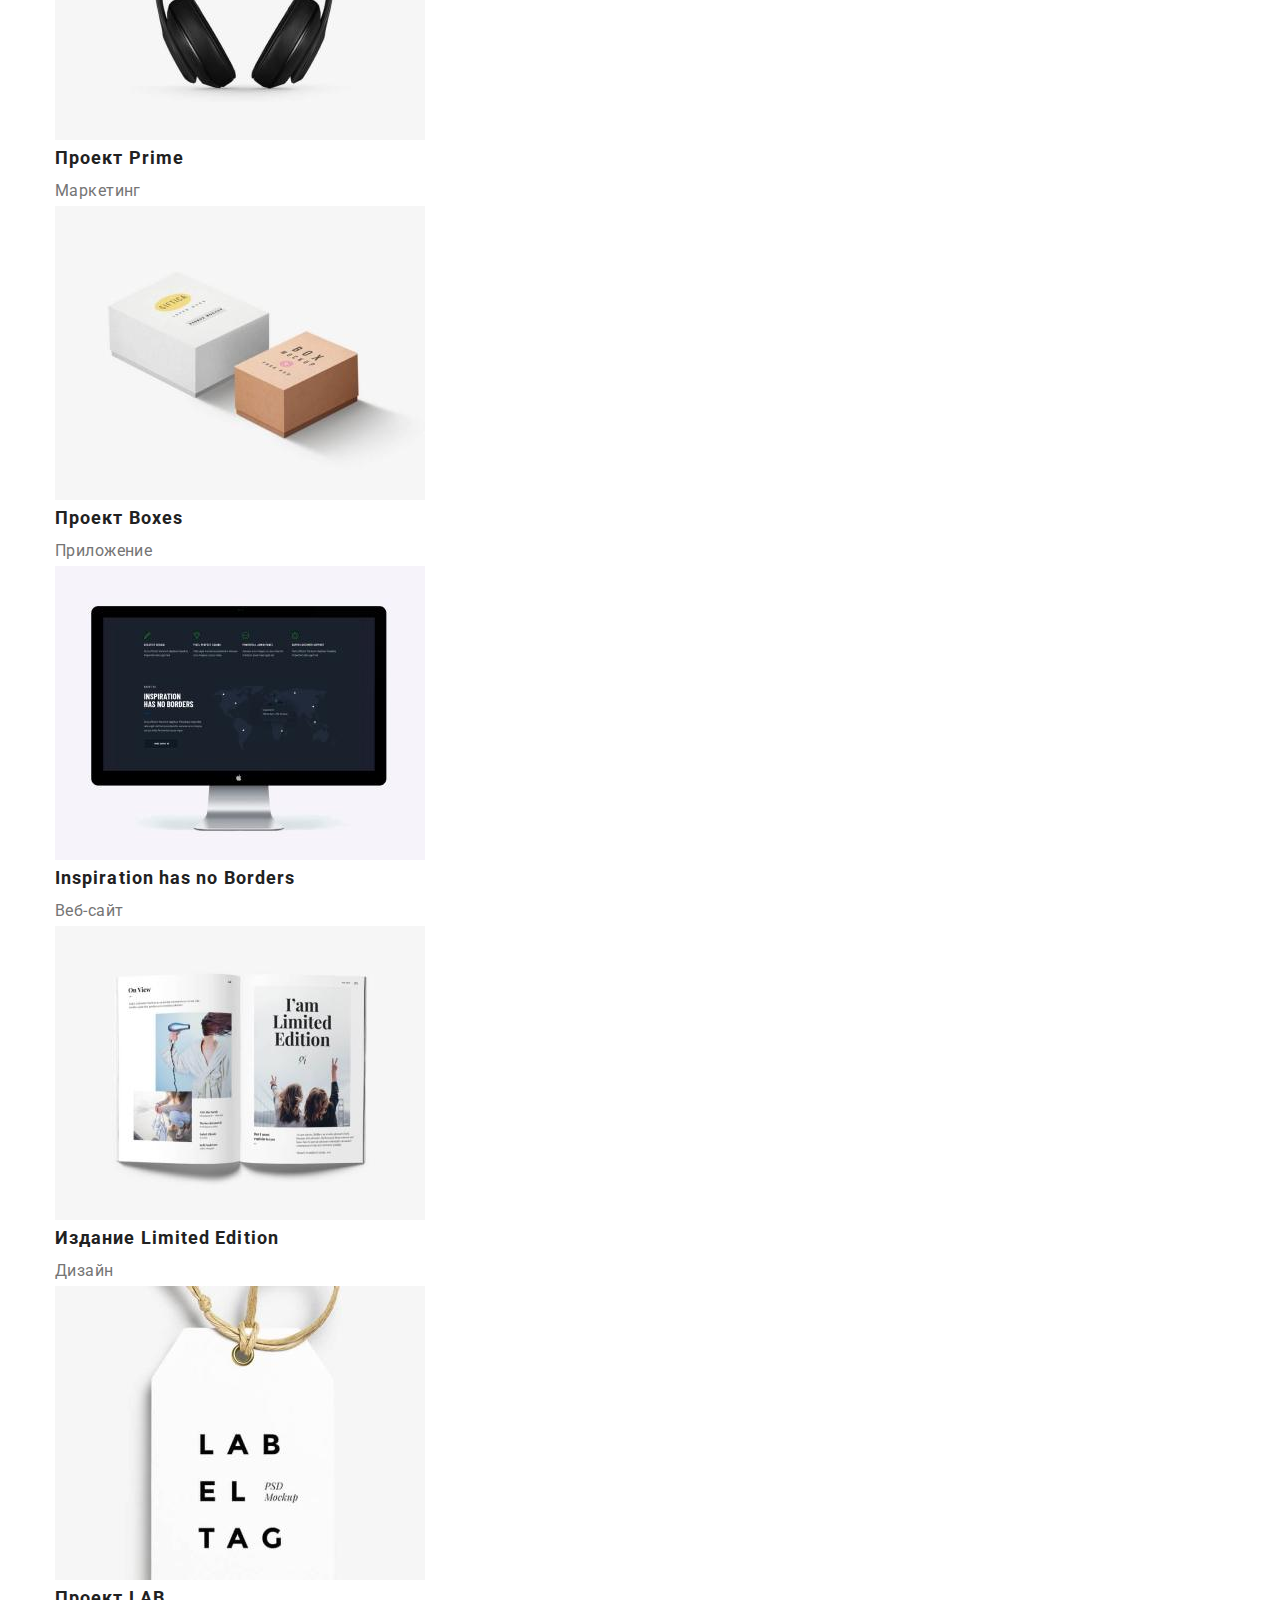
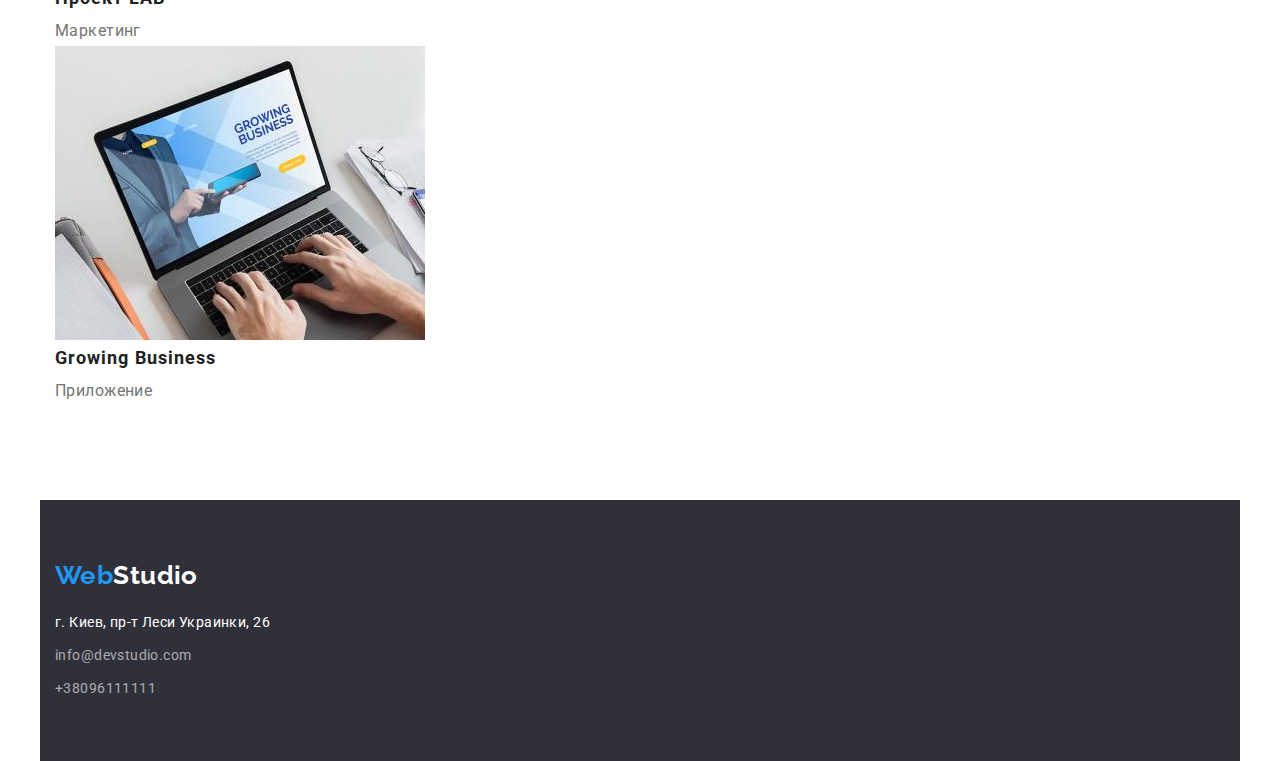
==== commit a32e74ae: "Complete Studio Fix" ====
--- a/portfolio.html
+++ b/portfolio.html
@@ -48,88 +48,92 @@
       </div>
     </header>
     <!--Основоной контент-->
-    <main class="container">
-      <h1 class="heading-visible">Портфолио</h1>
-      <section>
-        <!-- Фильтры -->
-        <h2 class="heading-visible">Фильтры</h2>
-        <ul>
-          <li>
-            <button type="button" class="portfolio-buttons">Все</button>
-          </li>
-          <li>
-            <button type="button" class="portfolio-buttons">Веб-сайты</button>
-          </li>
-          <li>
-            <button type="button" class="portfolio-buttons">Приложения</button>
-          </li>
-          <li>
-            <button type="button" class="portfolio-buttons">Дизайн</button>
-          </li>
-          <li>
-            <button type="button" class="portfolio-buttons">Маркетинг</button>
-          </li>
-        </ul>
-        <!-- Проекты -->
-        <h2 class="heading-visible">Проекты</h2>
-        <ul>
-          <li>
-            <img src="./images/img_pf_1.jpg" alt="Технокряк" width="370" height="294" />
-            <h3 class="portfolio-title">Технокряк</h3>
-            <p class="portfolio-text">Веб-сайт</p>
-          </li>
-          <li>
-            <img src="./images/img_pf_2.jpg" alt="Постер NO vs GS" width="370" height="294" />
-            <h3 class="portfolio-title">Постер <span lang="en">New Orlean vs Golden Star</span></h3>
-            <p class="portfolio-text">Дизайн</p>
-          </li>
-          <li>
-            <img src="./images/img_pf_3.jpg" alt="Ресторан Seafood" width="370" height="294" />
-            <h3 class="portfolio-title">Ресторан <span lang="en">Seafood</span></h3>
-            <p class="portfolio-text">Приложение</p>
-          </li>
-          <li>
-            <img src="./images/img_pf_4.jpg" alt="Проект Prime" width="370" height="294" />
-            <h3 class="portfolio-title">Проект <span lang="en">Prime</span></h3>
-            <p class="portfolio-text">Маркетинг</p>
-          </li>
-          <li>
-            <img src="./images/img_pf_5.jpg" alt="Проект Boxes" width="370" height="294" />
-            <h3 class="portfolio-title">Проект <span lang="en">Boxes</span></h3>
-            <p class="portfolio-text">Приложение</p>
-          </li>
-          <li>
-            <img
-              src="./images/img_pf_6.jpg"
-              alt="Inspiration has no Borders"
-              width="370"
-              height="294"
-            />
-            <h3 lang="en" class="portfolio-title">Inspiration has no Borders</h3>
-            <p class="portfolio-text">Веб-сайт</p>
-          </li>
-          <li>
-            <img
-              src="./images/img_pf_7.jpg"
-              alt="Издание Limited Edition"
-              width="370"
-              height="294"
-            />
-            <h3 class="portfolio-title">Издание <span lang="en">Limited Edition</span></h3>
-            <p class="portfolio-text">Дизайн</p>
-          </li>
-          <li>
-            <img src="./images/img_pf_8.jpg" alt="Проект LAB" width="370" height="294" />
-            <h3 class="portfolio-title">Проект <span lang="en">LAB</span></h3>
-            <p class="portfolio-text">Маркетинг</p>
-          </li>
-          <li>
-            <img src="./images/img_pf_9.jpg" alt="Growing Business" width="370" height="294" />
-            <h3 lang="en" class="portfolio-title">Growing Business</h3>
-            <p class="portfolio-text">Приложение</p>
-          </li>
-        </ul>
-      </section>
+    <main>
+      <div class="container">
+        <h1 class="heading-visible">Портфолио</h1>
+        <section class="section">
+          <!-- Фильтры -->
+          <h2 class="heading-visible">Фильтры</h2>
+          <ul class="filter">
+            <li class="filter-button">
+              <button type="button" class="portfolio-buttons">Все</button>
+            </li>
+            <li class="filter-button">
+              <button type="button" class="portfolio-buttons">Веб-сайты</button>
+            </li>
+            <li class="filter-button">
+              <button type="button" class="portfolio-buttons">Приложения</button>
+            </li>
+            <li class="filter-button">
+              <button type="button" class="portfolio-buttons">Дизайн</button>
+            </li>
+            <li class="filter-button">
+              <button type="button" class="portfolio-buttons">Маркетинг</button>
+            </li>
+          </ul>
+          <!-- Проекты -->
+          <h2 class="heading-visible">Проекты</h2>
+          <ul>
+            <li>
+              <img src="./images/img_pf_1.jpg" alt="Технокряк" width="370" height="294" />
+              <h3 class="portfolio-title">Технокряк</h3>
+              <p class="portfolio-text">Веб-сайт</p>
+            </li>
+            <li>
+              <img src="./images/img_pf_2.jpg" alt="Постер NO vs GS" width="370" height="294" />
+              <h3 class="portfolio-title">
+                Постер <span lang="en">New Orlean vs Golden Star</span>
+              </h3>
+              <p class="portfolio-text">Дизайн</p>
+            </li>
+            <li>
+              <img src="./images/img_pf_3.jpg" alt="Ресторан Seafood" width="370" height="294" />
+              <h3 class="portfolio-title">Ресторан <span lang="en">Seafood</span></h3>
+              <p class="portfolio-text">Приложение</p>
+            </li>
+            <li>
+              <img src="./images/img_pf_4.jpg" alt="Проект Prime" width="370" height="294" />
+              <h3 class="portfolio-title">Проект <span lang="en">Prime</span></h3>
+              <p class="portfolio-text">Маркетинг</p>
+            </li>
+            <li>
+              <img src="./images/img_pf_5.jpg" alt="Проект Boxes" width="370" height="294" />
+              <h3 class="portfolio-title">Проект <span lang="en">Boxes</span></h3>
+              <p class="portfolio-text">Приложение</p>
+            </li>
+            <li>
+              <img
+                src="./images/img_pf_6.jpg"
+                alt="Inspiration has no Borders"
+                width="370"
+                height="294"
+              />
+              <h3 lang="en" class="portfolio-title">Inspiration has no Borders</h3>
+              <p class="portfolio-text">Веб-сайт</p>
+            </li>
+            <li>
+              <img
+                src="./images/img_pf_7.jpg"
+                alt="Издание Limited Edition"
+                width="370"
+                height="294"
+              />
+              <h3 class="portfolio-title">Издание <span lang="en">Limited Edition</span></h3>
+              <p class="portfolio-text">Дизайн</p>
+            </li>
+            <li>
+              <img src="./images/img_pf_8.jpg" alt="Проект LAB" width="370" height="294" />
+              <h3 class="portfolio-title">Проект <span lang="en">LAB</span></h3>
+              <p class="portfolio-text">Маркетинг</p>
+            </li>
+            <li>
+              <img src="./images/img_pf_9.jpg" alt="Growing Business" width="370" height="294" />
+              <h3 lang="en" class="portfolio-title">Growing Business</h3>
+              <p class="portfolio-text">Приложение</p>
+            </li>
+          </ul>
+        </section>
+      </div>
     </main>
     <!--Подвал-->
     <footer>
--- a/css/styles.css
+++ b/css/styles.css
@@ -158,8 +158,16 @@
 /* Раздел особенности */
 
 .heading-visible {
-  visibility: hidden;
-  line-height: 0;
+  position: absolute;
+  width: 1px;
+  height: 1px;
+  margin: -1px;
+  padding: 0;
+  overflow: hidden;
+  border: 0;
+  clip: rect(0 0 0 0);
+  /* visibility: hidden;
+  line-height: 0; */
 }
 
 /* Заголовки секций */
@@ -287,9 +295,6 @@
   padding-top: 94px;
   padding-bottom: 94px;
 }
-/* .section:last-child {
-  padding-bottom: 94px;
-} */
 
 /* Секция особенности */
 
@@ -297,14 +302,15 @@
   display: flex;
   padding-top: 74px;
 }
+
 .specificities .item {
-  flex-basis: calc(100% / 4 - 30px);
+  flex-basis: calc(100% / 4);
 }
 .specificities .item:not(:first-child) {
   margin-left: 30px;
 }
 .section-specificities-text {
-  margin-top: 10px;
+  padding-top: 10px;
 }
 
 /* Секция Чем мы занимаемся */
@@ -313,7 +319,7 @@
   padding-top: 50px;
 }
 .works .item {
-  flex-basis: calc(100% / 3 - 30px);
+  flex-basis: calc(100% / 3);
 }
 .works .item:not(:first-child) {
   margin-left: 30px;
@@ -330,7 +336,7 @@
   margin-right: auto;
 }
 .team .team-card {
-  flex-basis: calc(100% / 4 - 30px);
+  flex-basis: calc(100% / 4);
 }
 .team .team-card:not(:first-child) {
   margin-left: 30px;
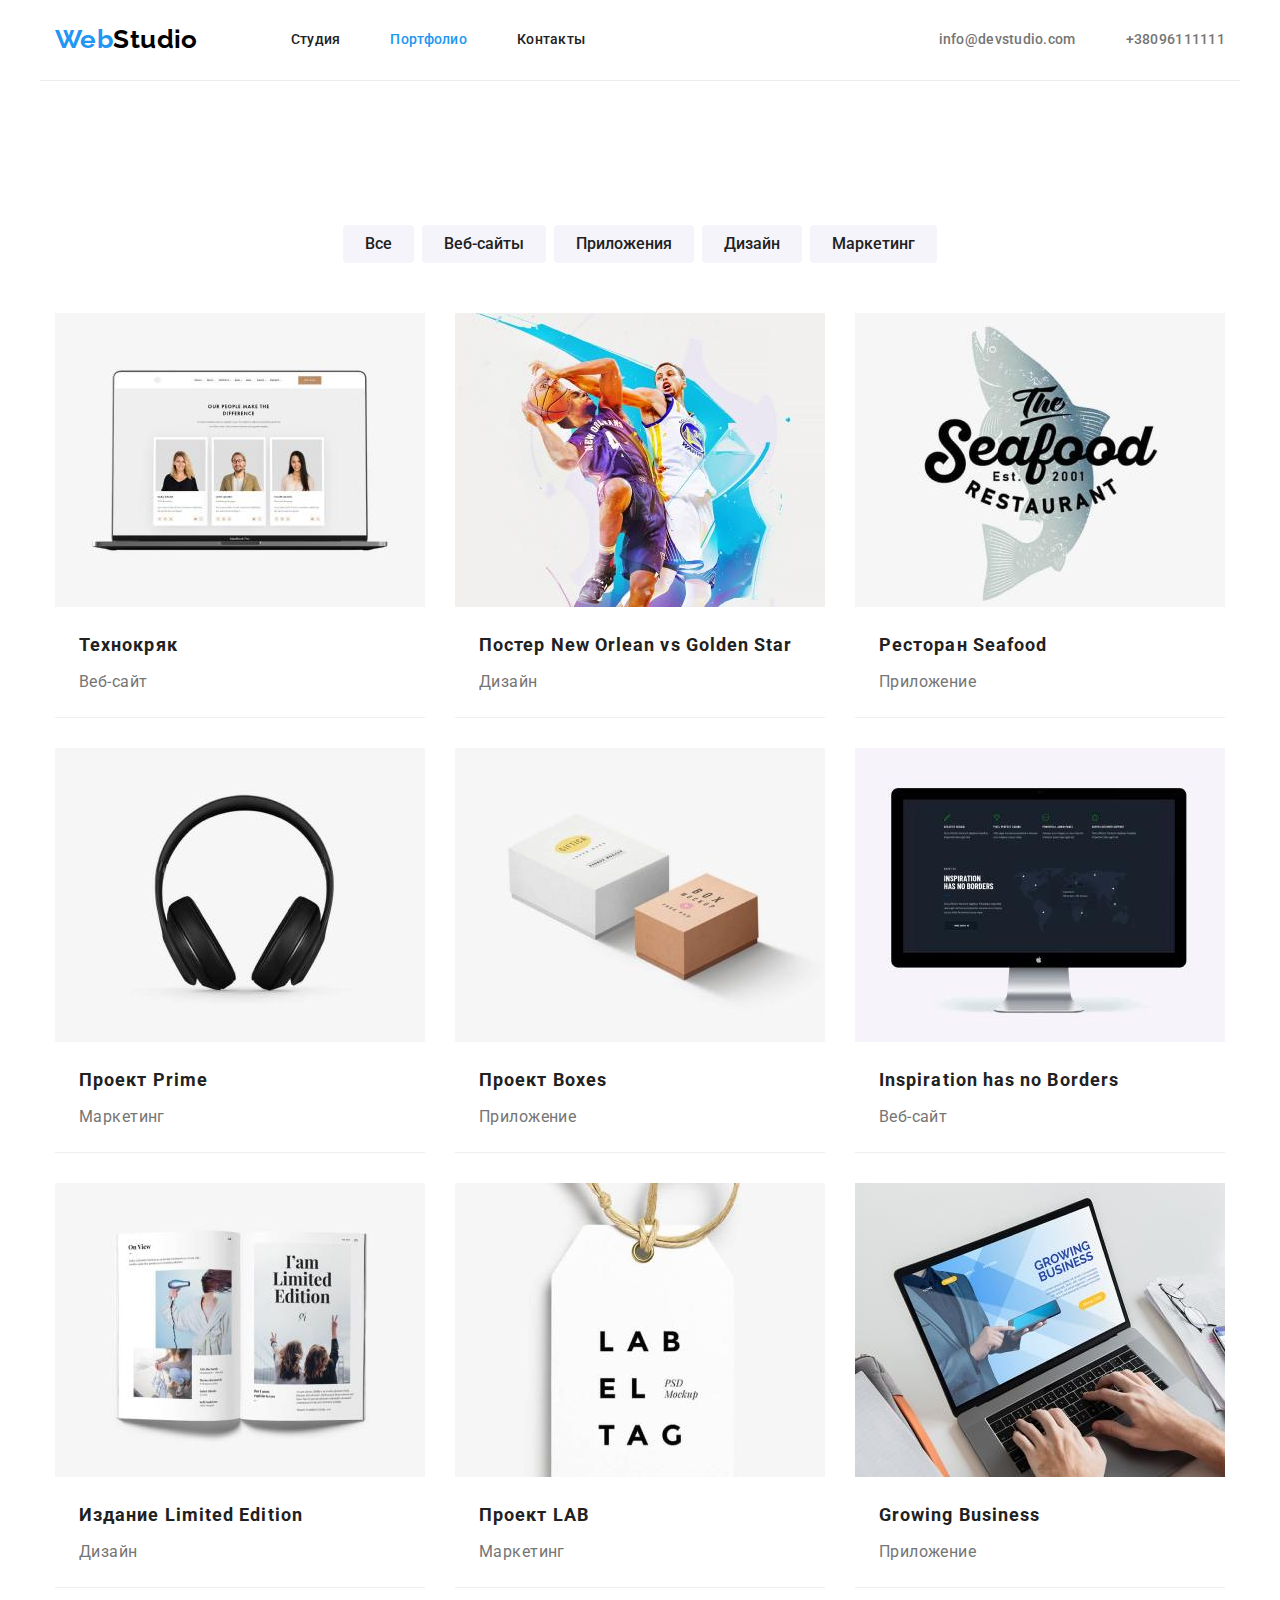
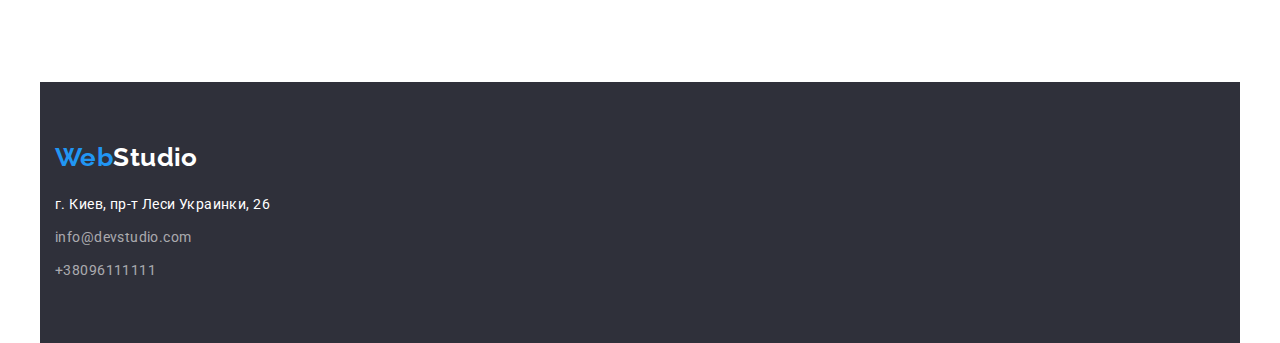
==== commit 7bf1be04: "Complete 1.0" ====
--- a/portfolio.html
+++ b/portfolio.html
@@ -73,63 +73,115 @@
           </ul>
           <!-- Проекты -->
           <h2 class="heading-visible">Проекты</h2>
-          <ul>
-            <li>
-              <img src="./images/img_pf_1.jpg" alt="Технокряк" width="370" height="294" />
-              <h3 class="portfolio-title">Технокряк</h3>
-              <p class="portfolio-text">Веб-сайт</p>
-            </li>
-            <li>
-              <img src="./images/img_pf_2.jpg" alt="Постер NO vs GS" width="370" height="294" />
-              <h3 class="portfolio-title">
-                Постер <span lang="en">New Orlean vs Golden Star</span>
-              </h3>
-              <p class="portfolio-text">Дизайн</p>
-            </li>
-            <li>
-              <img src="./images/img_pf_3.jpg" alt="Ресторан Seafood" width="370" height="294" />
-              <h3 class="portfolio-title">Ресторан <span lang="en">Seafood</span></h3>
-              <p class="portfolio-text">Приложение</p>
-            </li>
-            <li>
-              <img src="./images/img_pf_4.jpg" alt="Проект Prime" width="370" height="294" />
-              <h3 class="portfolio-title">Проект <span lang="en">Prime</span></h3>
-              <p class="portfolio-text">Маркетинг</p>
-            </li>
-            <li>
-              <img src="./images/img_pf_5.jpg" alt="Проект Boxes" width="370" height="294" />
-              <h3 class="portfolio-title">Проект <span lang="en">Boxes</span></h3>
-              <p class="portfolio-text">Приложение</p>
-            </li>
-            <li>
-              <img
-                src="./images/img_pf_6.jpg"
-                alt="Inspiration has no Borders"
-                width="370"
-                height="294"
-              />
-              <h3 lang="en" class="portfolio-title">Inspiration has no Borders</h3>
-              <p class="portfolio-text">Веб-сайт</p>
-            </li>
-            <li>
-              <img
-                src="./images/img_pf_7.jpg"
-                alt="Издание Limited Edition"
-                width="370"
-                height="294"
-              />
-              <h3 class="portfolio-title">Издание <span lang="en">Limited Edition</span></h3>
-              <p class="portfolio-text">Дизайн</p>
-            </li>
-            <li>
-              <img src="./images/img_pf_8.jpg" alt="Проект LAB" width="370" height="294" />
-              <h3 class="portfolio-title">Проект <span lang="en">LAB</span></h3>
-              <p class="portfolio-text">Маркетинг</p>
-            </li>
-            <li>
-              <img src="./images/img_pf_9.jpg" alt="Growing Business" width="370" height="294" />
-              <h3 lang="en" class="portfolio-title">Growing Business</h3>
-              <p class="portfolio-text">Приложение</p>
+          <ul class="portfolio">
+            <li class="portfolio-card">
+              <a href="">
+                <div class="portfolio-card-thumb">
+                  <img src="./images/img_pf_1.jpg" alt="Технокряк" />
+                </div>
+                <div class="portfolio-card-content">
+                  <h3 class="portfolio-title">Технокряк</h3>
+                  <p class="portfolio-text">Веб-сайт</p>
+                </div>
+              </a>
+            </li>
+
+            <li class="portfolio-card">
+              <a href="">
+                <div class="portfolio-card-thumb">
+                  <img src="./images/img_pf_2.jpg" alt="Постер NO vs GS" />
+                </div>
+                <div class="portfolio-card-content">
+                  <h3 class="portfolio-title">
+                    Постер <span lang="en">New Orlean vs Golden Star</span>
+                  </h3>
+                  <p class="portfolio-text">Дизайн</p>
+                </div>
+              </a>
+            </li>
+
+            <li class="portfolio-card">
+              <a href="">
+                <div class="portfolio-card-thumb">
+                  <img src="./images/img_pf_3.jpg" alt="Ресторан Seafood" />
+                </div>
+                <div class="portfolio-card-content">
+                  <h3 class="portfolio-title">Ресторан <span lang="en">Seafood</span></h3>
+                  <p class="portfolio-text">Приложение</p>
+                </div>
+              </a>
+            </li>
+
+            <li class="portfolio-card">
+              <a href=""
+                ><div class="portfolio-card-thumb">
+                  <img src="./images/img_pf_4.jpg" alt="Проект Prime" />
+                </div>
+                <div class="portfolio-card-content">
+                  <h3 class="portfolio-title">Проект <span lang="en">Prime</span></h3>
+                  <p class="portfolio-text">Маркетинг</p>
+                </div>
+              </a>
+            </li>
+
+            <li class="portfolio-card">
+              <a href="">
+                <div class="portfolio-card-thumb">
+                  <img src="./images/img_pf_5.jpg" alt="Проект Boxes" />
+                </div>
+                <div class="portfolio-card-content">
+                  <h3 class="portfolio-title">Проект <span lang="en">Boxes</span></h3>
+                  <p class="portfolio-text">Приложение</p>
+                </div>
+              </a>
+            </li>
+
+            <li class="portfolio-card">
+              <a href=""
+                ><div class="portfolio-card-thumb">
+                  <img src="./images/img_pf_6.jpg" alt="Inspiration has no Borders" />
+                </div>
+                <div class="portfolio-card-content">
+                  <h3 lang="en" class="portfolio-title">Inspiration has no Borders</h3>
+                  <p class="portfolio-text">Веб-сайт</p>
+                </div>
+              </a>
+            </li>
+
+            <li class="portfolio-card">
+              <a href="">
+                <div class="portfolio-card-thumb">
+                  <img src="./images/img_pf_7.jpg" alt="Издание Limited Edition" />
+                </div>
+                <div class="portfolio-card-content">
+                  <h3 class="portfolio-title">Издание <span lang="en">Limited Edition</span></h3>
+                  <p class="portfolio-text">Дизайн</p>
+                </div>
+              </a>
+            </li>
+
+            <li class="portfolio-card">
+              <a href=""
+                ><div class="portfolio-card-thumb">
+                  <img src="./images/img_pf_8.jpg" alt="Проект LAB" />
+                </div>
+                <div class="portfolio-card-content">
+                  <h3 class="portfolio-title">Проект <span lang="en">LAB</span></h3>
+                  <p class="portfolio-text">Маркетинг</p>
+                </div>
+              </a>
+            </li>
+
+            <li class="portfolio-card">
+              <a href=""
+                ><div class="portfolio-card-thumb">
+                  <img src="./images/img_pf_9.jpg" alt="Growing Business" />
+                </div>
+                <div class="portfolio-card-content">
+                  <h3 lang="en" class="portfolio-title">Growing Business</h3>
+                  <p class="portfolio-text">Приложение</p>
+                </div>
+              </a>
             </li>
           </ul>
         </section>
--- a/css/styles.css
+++ b/css/styles.css
@@ -166,8 +166,6 @@
   overflow: hidden;
   border: 0;
   clip: rect(0 0 0 0);
-  /* visibility: hidden;
-  line-height: 0; */
 }
 
 /* Заголовки секций */
@@ -209,6 +207,7 @@
   cursor: pointer;
   border: none;
   border-radius: 4px;
+  padding: 6px 22px;
 }
 .portfolio-title {
   color: var(--title-text-color);
@@ -216,8 +215,10 @@
   font-size: 18px;
   line-height: 2;
   letter-spacing: 0.06em;
+  margin-bottom: 4px;
 }
 .portfolio-text {
+  color: var(--primary-text-color);
   font-size: 16px;
   line-height: 1.88;
 }
@@ -296,42 +297,43 @@
   padding-bottom: 94px;
 }
 
-/* Секция особенности */
+/* Разметка секции Особенности */
 
 .specificities {
   display: flex;
   padding-top: 74px;
 }
-
-.specificities .item {
+.specificities .specificities-card {
   flex-basis: calc(100% / 4);
 }
-.specificities .item:not(:first-child) {
+.specificities .specificities-card:not(:first-child) {
   margin-left: 30px;
 }
 .section-specificities-text {
   padding-top: 10px;
 }
 
-/* Секция Чем мы занимаемся */
+/* Разметка секции Чем мы занимаемся */
+
 .works {
   display: flex;
   padding-top: 50px;
 }
-.works .item {
+.works .works-card {
   flex-basis: calc(100% / 3);
 }
-.works .item:not(:first-child) {
+.works .works-card:not(:first-child) {
   margin-left: 30px;
 }
 
-/* Секция Наша команда */
+/* Разметка секции Наша команда */
+
 .section-team {
   background-color: var(--another-bacground-color);
 }
 .team {
   display: flex;
-  margin-top: 50px;
+  padding-top: 50px;
   margin-left: auto;
   margin-right: auto;
 }
@@ -342,13 +344,48 @@
   margin-left: 30px;
 }
 .team-title {
-  margin-top: 30px;
+  padding-top: 30px;
 }
 .team-text {
-  margin-top: 10px;
-  margin-bottom: 30px;
+  padding-top: 10px;
+  padding-bottom: 30px;
 }
 .team-card {
   background-color: var(--primary-background-color);
   border-radius: 4px;
 }
+
+/* Разметка портфолио */
+
+/* Фильтры */
+
+.filter {
+  display: flex;
+  justify-content: center;
+}
+.filter .filter-button:not(:first-child) {
+  margin-left: 8px;
+}
+
+/* Список проектов */
+
+.portfolio {
+  display: flex;
+  padding-top: 50px;
+  margin-left: auto;
+  margin-right: auto;
+  flex-wrap: wrap;
+  margin-top: calc(-1 * 30px);
+  margin-left: calc(-1 * 30px);
+}
+.portfolio .portfolio-card {
+  flex-basis: calc(100% / 3 - 30px);
+  margin-top: 30px;
+  margin-left: 30px;
+}
+.portfolio-card-content {
+  padding: 20px 24px;
+  border-bottom-color: #eeeeee;
+  border-bottom-style: solid;
+  border-bottom-width: 1px;
+}
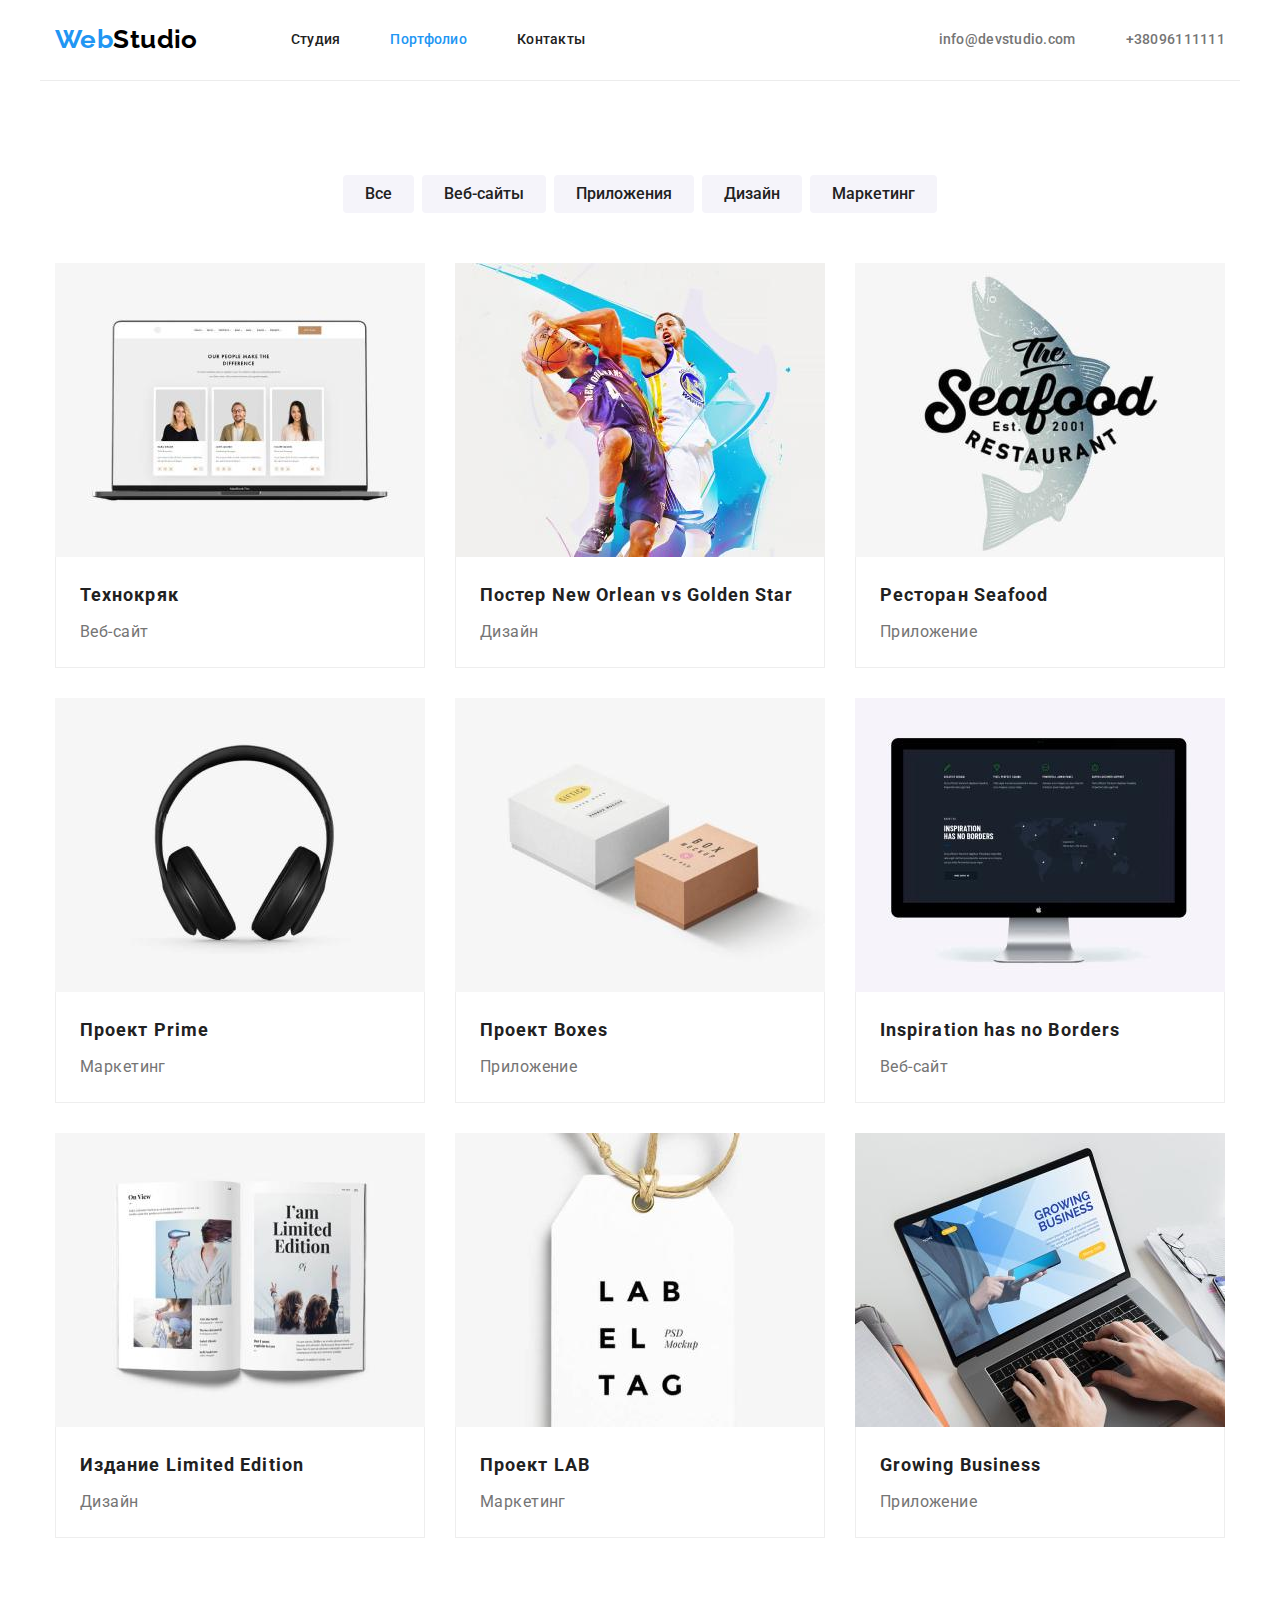
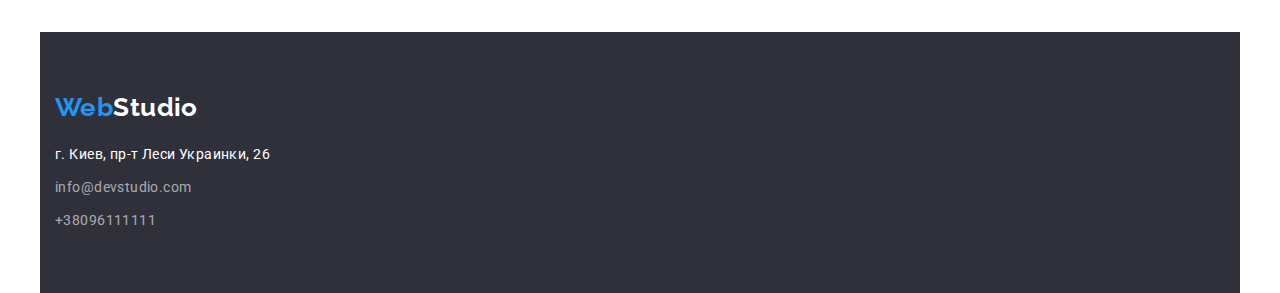
==== commit ae3fae1a: "Complete  Fix" ====
--- a/portfolio.html
+++ b/portfolio.html
@@ -19,196 +19,193 @@
   </head>
   <body>
     <!--Заголовок-->
-    <header>
+
+    <header class="container header">
       <!--Логотип и навигация-->
-      <div class="container header">
-        <nav class="nav-flex">
-          <a lang="en" href="" class="logo">Web<span class="header-logo-studio">Studio</span></a>
-          <ul class="header-nav-list">
-            <li class="item">
-              <a href="./index.html" class="nav-link">Студия</a>
-            </li>
-            <li class="item">
-              <a href="./portfolio.html" class="nav-link current">Портфолио</a>
-            </li>
-            <li class="item">
-              <a href="#contacts" class="nav-link">Контакты</a>
-            </li>
-          </ul>
-        </nav>
-        <!--Контакты в шапке-->
-        <ul class="header-addr-list">
-          <li class="item">
-            <a href="mailto:info@devstudio.com" class="address-link">info@devstudio.com</a>
-          </li>
-          <li class="item">
-            <a href="tel:+380961111111" class="address-link">+38096111111</a>
-          </li>
-        </ul>
-      </div>
+      <nav class="nav-flex">
+        <a lang="en" href="" class="logo">Web<span class="header-logo-studio">Studio</span></a>
+        <ul class="header-nav-list">
+          <li class="nav-item">
+            <a href="./index.html" class="nav-link">Студия</a>
+          </li>
+          <li class="nav-item">
+            <a href="./portfolio.html" class="nav-link current">Портфолио</a>
+          </li>
+          <li class="nav-item">
+            <a href="#contacts" class="nav-link">Контакты</a>
+          </li>
+        </ul>
+      </nav>
+      <!--Контакты в шапке-->
+      <ul class="header-addr-list">
+        <li class="item">
+          <a href="mailto:info@devstudio.com" class="address-link">info@devstudio.com</a>
+        </li>
+        <li class="item">
+          <a href="tel:+380961111111" class="address-link">+38096111111</a>
+        </li>
+      </ul>
     </header>
+
     <!--Основоной контент-->
-    <main>
-      <div class="container">
-        <h1 class="heading-visible">Портфолио</h1>
-        <section class="section">
-          <!-- Фильтры -->
-          <h2 class="heading-visible">Фильтры</h2>
-          <ul class="filter">
-            <li class="filter-button">
-              <button type="button" class="portfolio-buttons">Все</button>
-            </li>
-            <li class="filter-button">
-              <button type="button" class="portfolio-buttons">Веб-сайты</button>
-            </li>
-            <li class="filter-button">
-              <button type="button" class="portfolio-buttons">Приложения</button>
-            </li>
-            <li class="filter-button">
-              <button type="button" class="portfolio-buttons">Дизайн</button>
-            </li>
-            <li class="filter-button">
-              <button type="button" class="portfolio-buttons">Маркетинг</button>
-            </li>
-          </ul>
-          <!-- Проекты -->
-          <h2 class="heading-visible">Проекты</h2>
-          <ul class="portfolio">
-            <li class="portfolio-card">
-              <a href="">
-                <div class="portfolio-card-thumb">
-                  <img src="./images/img_pf_1.jpg" alt="Технокряк" />
-                </div>
-                <div class="portfolio-card-content">
-                  <h3 class="portfolio-title">Технокряк</h3>
-                  <p class="portfolio-text">Веб-сайт</p>
-                </div>
-              </a>
-            </li>
-
-            <li class="portfolio-card">
-              <a href="">
-                <div class="portfolio-card-thumb">
-                  <img src="./images/img_pf_2.jpg" alt="Постер NO vs GS" />
-                </div>
-                <div class="portfolio-card-content">
-                  <h3 class="portfolio-title">
-                    Постер <span lang="en">New Orlean vs Golden Star</span>
-                  </h3>
-                  <p class="portfolio-text">Дизайн</p>
-                </div>
-              </a>
-            </li>
-
-            <li class="portfolio-card">
-              <a href="">
-                <div class="portfolio-card-thumb">
-                  <img src="./images/img_pf_3.jpg" alt="Ресторан Seafood" />
-                </div>
-                <div class="portfolio-card-content">
-                  <h3 class="portfolio-title">Ресторан <span lang="en">Seafood</span></h3>
-                  <p class="portfolio-text">Приложение</p>
-                </div>
-              </a>
-            </li>
-
-            <li class="portfolio-card">
-              <a href=""
-                ><div class="portfolio-card-thumb">
-                  <img src="./images/img_pf_4.jpg" alt="Проект Prime" />
-                </div>
-                <div class="portfolio-card-content">
-                  <h3 class="portfolio-title">Проект <span lang="en">Prime</span></h3>
-                  <p class="portfolio-text">Маркетинг</p>
-                </div>
-              </a>
-            </li>
-
-            <li class="portfolio-card">
-              <a href="">
-                <div class="portfolio-card-thumb">
-                  <img src="./images/img_pf_5.jpg" alt="Проект Boxes" />
-                </div>
-                <div class="portfolio-card-content">
-                  <h3 class="portfolio-title">Проект <span lang="en">Boxes</span></h3>
-                  <p class="portfolio-text">Приложение</p>
-                </div>
-              </a>
-            </li>
-
-            <li class="portfolio-card">
-              <a href=""
-                ><div class="portfolio-card-thumb">
-                  <img src="./images/img_pf_6.jpg" alt="Inspiration has no Borders" />
-                </div>
-                <div class="portfolio-card-content">
-                  <h3 lang="en" class="portfolio-title">Inspiration has no Borders</h3>
-                  <p class="portfolio-text">Веб-сайт</p>
-                </div>
-              </a>
-            </li>
-
-            <li class="portfolio-card">
-              <a href="">
-                <div class="portfolio-card-thumb">
-                  <img src="./images/img_pf_7.jpg" alt="Издание Limited Edition" />
-                </div>
-                <div class="portfolio-card-content">
-                  <h3 class="portfolio-title">Издание <span lang="en">Limited Edition</span></h3>
-                  <p class="portfolio-text">Дизайн</p>
-                </div>
-              </a>
-            </li>
-
-            <li class="portfolio-card">
-              <a href=""
-                ><div class="portfolio-card-thumb">
-                  <img src="./images/img_pf_8.jpg" alt="Проект LAB" />
-                </div>
-                <div class="portfolio-card-content">
-                  <h3 class="portfolio-title">Проект <span lang="en">LAB</span></h3>
-                  <p class="portfolio-text">Маркетинг</p>
-                </div>
-              </a>
-            </li>
-
-            <li class="portfolio-card">
-              <a href=""
-                ><div class="portfolio-card-thumb">
-                  <img src="./images/img_pf_9.jpg" alt="Growing Business" />
-                </div>
-                <div class="portfolio-card-content">
-                  <h3 lang="en" class="portfolio-title">Growing Business</h3>
-                  <p class="portfolio-text">Приложение</p>
-                </div>
-              </a>
-            </li>
-          </ul>
-        </section>
-      </div>
+
+    <main class="container">
+      <h1 class="heading-visible">Портфолио</h1>
+      <section class="section">
+        <!-- Фильтры -->
+        <h2 class="heading-visible">Фильтры</h2>
+        <ul class="filter">
+          <li class="filter-button">
+            <button type="button" class="portfolio-buttons">Все</button>
+          </li>
+          <li class="filter-button">
+            <button type="button" class="portfolio-buttons">Веб-сайты</button>
+          </li>
+          <li class="filter-button">
+            <button type="button" class="portfolio-buttons">Приложения</button>
+          </li>
+          <li class="filter-button">
+            <button type="button" class="portfolio-buttons">Дизайн</button>
+          </li>
+          <li class="filter-button">
+            <button type="button" class="portfolio-buttons">Маркетинг</button>
+          </li>
+        </ul>
+        <!-- Проекты -->
+        <h2 class="heading-visible">Проекты</h2>
+        <ul class="portfolio">
+          <li class="portfolio-card">
+            <a href="">
+              <div class="portfolio-card-thumb">
+                <img src="./images/img_pf_1.jpg" alt="Технокряк" />
+              </div>
+              <div class="portfolio-card-content">
+                <h3 class="portfolio-title">Технокряк</h3>
+                <p class="portfolio-text">Веб-сайт</p>
+              </div>
+            </a>
+          </li>
+
+          <li class="portfolio-card">
+            <a href="">
+              <div class="portfolio-card-thumb">
+                <img src="./images/img_pf_2.jpg" alt="Постер NO vs GS" />
+              </div>
+              <div class="portfolio-card-content">
+                <h3 class="portfolio-title">
+                  Постер <span lang="en">New Orlean vs Golden Star</span>
+                </h3>
+                <p class="portfolio-text">Дизайн</p>
+              </div>
+            </a>
+          </li>
+
+          <li class="portfolio-card">
+            <a href="">
+              <div class="portfolio-card-thumb">
+                <img src="./images/img_pf_3.jpg" alt="Ресторан Seafood" />
+              </div>
+              <div class="portfolio-card-content">
+                <h3 class="portfolio-title">Ресторан <span lang="en">Seafood</span></h3>
+                <p class="portfolio-text">Приложение</p>
+              </div>
+            </a>
+          </li>
+
+          <li class="portfolio-card">
+            <a href=""
+              ><div class="portfolio-card-thumb">
+                <img src="./images/img_pf_4.jpg" alt="Проект Prime" />
+              </div>
+              <div class="portfolio-card-content">
+                <h3 class="portfolio-title">Проект <span lang="en">Prime</span></h3>
+                <p class="portfolio-text">Маркетинг</p>
+              </div>
+            </a>
+          </li>
+
+          <li class="portfolio-card">
+            <a href="">
+              <div class="portfolio-card-thumb">
+                <img src="./images/img_pf_5.jpg" alt="Проект Boxes" />
+              </div>
+              <div class="portfolio-card-content">
+                <h3 class="portfolio-title">Проект <span lang="en">Boxes</span></h3>
+                <p class="portfolio-text">Приложение</p>
+              </div>
+            </a>
+          </li>
+
+          <li class="portfolio-card">
+            <a href=""
+              ><div class="portfolio-card-thumb">
+                <img src="./images/img_pf_6.jpg" alt="Inspiration has no Borders" />
+              </div>
+              <div class="portfolio-card-content">
+                <h3 lang="en" class="portfolio-title">Inspiration has no Borders</h3>
+                <p class="portfolio-text">Веб-сайт</p>
+              </div>
+            </a>
+          </li>
+
+          <li class="portfolio-card">
+            <a href="">
+              <div class="portfolio-card-thumb">
+                <img src="./images/img_pf_7.jpg" alt="Издание Limited Edition" />
+              </div>
+              <div class="portfolio-card-content">
+                <h3 class="portfolio-title">Издание <span lang="en">Limited Edition</span></h3>
+                <p class="portfolio-text">Дизайн</p>
+              </div>
+            </a>
+          </li>
+
+          <li class="portfolio-card">
+            <a href=""
+              ><div class="portfolio-card-thumb">
+                <img src="./images/img_pf_8.jpg" alt="Проект LAB" />
+              </div>
+              <div class="portfolio-card-content">
+                <h3 class="portfolio-title">Проект <span lang="en">LAB</span></h3>
+                <p class="portfolio-text">Маркетинг</p>
+              </div>
+            </a>
+          </li>
+
+          <li class="portfolio-card">
+            <a href=""
+              ><div class="portfolio-card-thumb">
+                <img src="./images/img_pf_9.jpg" alt="Growing Business" />
+              </div>
+              <div class="portfolio-card-content">
+                <h3 lang="en" class="portfolio-title">Growing Business</h3>
+                <p class="portfolio-text">Приложение</p>
+              </div>
+            </a>
+          </li>
+        </ul>
+      </section>
     </main>
     <!--Подвал-->
-    <footer>
+    <footer class="container footer">
       <!--Логотип-->
-      <div class="container footer">
-        <a lang="en" href="" class="logo footer-logo"
-          >Web<span class="footer-logo-studio">Studio</span></a
-        >
-        <!--Адрес и контакты-->
-        <address id="contacts" class="footer-address">
-          <ul>
-            <li class="item">
-              <a href="" class="footer-address-text">г. Киев, пр-т Леси Украинки, 26</a>
-            </li>
-            <li class="item">
-              <a href="mailto:info@devstudio.com" class="footer-address-link">info@devstudio.com</a>
-            </li>
-            <li class="item">
-              <a href="tel:+380961111111" class="footer-address-link">+38096111111</a>
-            </li>
-          </ul>
-        </address>
-      </div>
+      <a lang="en" href="" class="logo footer-logo"
+        >Web<span class="footer-logo-studio">Studio</span></a
+      >
+      <!--Адрес и контакты-->
+      <address id="contacts" class="footer-address">
+        <ul>
+          <li class="item">
+            <a href="" class="footer-address-text">г. Киев, пр-т Леси Украинки, 26</a>
+          </li>
+          <li class="item">
+            <a href="mailto:info@devstudio.com" class="footer-address-link">info@devstudio.com</a>
+          </li>
+          <li class="item">
+            <a href="tel:+380961111111" class="footer-address-link">+38096111111</a>
+          </li>
+        </ul>
+      </address>
     </footer>
   </body>
 </html>
--- a/css/styles.css
+++ b/css/styles.css
@@ -51,7 +51,6 @@
   line-height: 1.19;
   padding-top: 24px;
   padding-bottom: 25px;
-  margin-right: 93px;
 }
 .header-logo-studio {
   color: #000000;
@@ -120,10 +119,11 @@
 
 /* Шапка */
 
-.section-business {
+.business {
   background-color: var(--secondary-background-color);
   text-align: center;
 }
+
 .business-title {
   color: var(--primary-background-color);
   font-weight: 900;
@@ -138,7 +138,7 @@
 
 /* Кнопки */
 
-.button-service {
+.business-button {
   display: inline-block;
   background-color: var(--accent-color);
   color: var(--primary-background-color);
@@ -176,6 +176,7 @@
   font-size: 36px;
   line-height: 1.17;
   text-align: center;
+  padding-bottom: 50px;
 }
 .section-specificities-title {
   color: var(--title-text-color);
@@ -197,6 +198,7 @@
 /* Портфолио */
 
 .portfolio-buttons {
+  display: inline-block;
   background-color: #f5f4fa;
   color: var(--title-text-color);
   font-family: inherit;
@@ -255,16 +257,16 @@
   border-bottom-style: solid;
   border-bottom-width: 1px;
   border-bottom-color: #ececec;
-  margin-bottom: 50px;
 }
 .nav-flex {
   display: flex;
 }
 .header-nav-list {
   display: flex;
-}
-.header-nav-list .item:not(:last-child) {
-  margin-right: 50px;
+  margin-left: 93px;
+}
+.header-nav-list .nav-item:not(:first-child) {
+  margin-left: 50px;
 }
 .header-addr-list {
   display: flex;
@@ -299,25 +301,26 @@
 
 /* Разметка секции Особенности */
 
-.specificities {
-  display: flex;
-  padding-top: 74px;
-}
-.specificities .specificities-card {
+.specificities-list {
+  display: flex;
+}
+.specificities-card {
   flex-basis: calc(100% / 4);
 }
-.specificities .specificities-card:not(:first-child) {
+.specificities-card:not(:first-child) {
   margin-left: 30px;
 }
 .section-specificities-text {
   padding-top: 10px;
 }
+.specificities {
+  padding-bottom: 0;
+}
 
 /* Разметка секции Чем мы занимаемся */
 
 .works {
   display: flex;
-  padding-top: 50px;
 }
 .works .works-card {
   flex-basis: calc(100% / 3);
@@ -333,7 +336,6 @@
 }
 .team {
   display: flex;
-  padding-top: 50px;
   margin-left: auto;
   margin-right: auto;
 }
@@ -385,7 +387,13 @@
 }
 .portfolio-card-content {
   padding: 20px 24px;
+  border-right-color: #eeeeee;
+  border-right-style: solid;
+  border-right-width: 1px;
   border-bottom-color: #eeeeee;
   border-bottom-style: solid;
   border-bottom-width: 1px;
-}
+  border-left-color: #eeeeee;
+  border-left-style: solid;
+  border-left-width: 1px;
+}
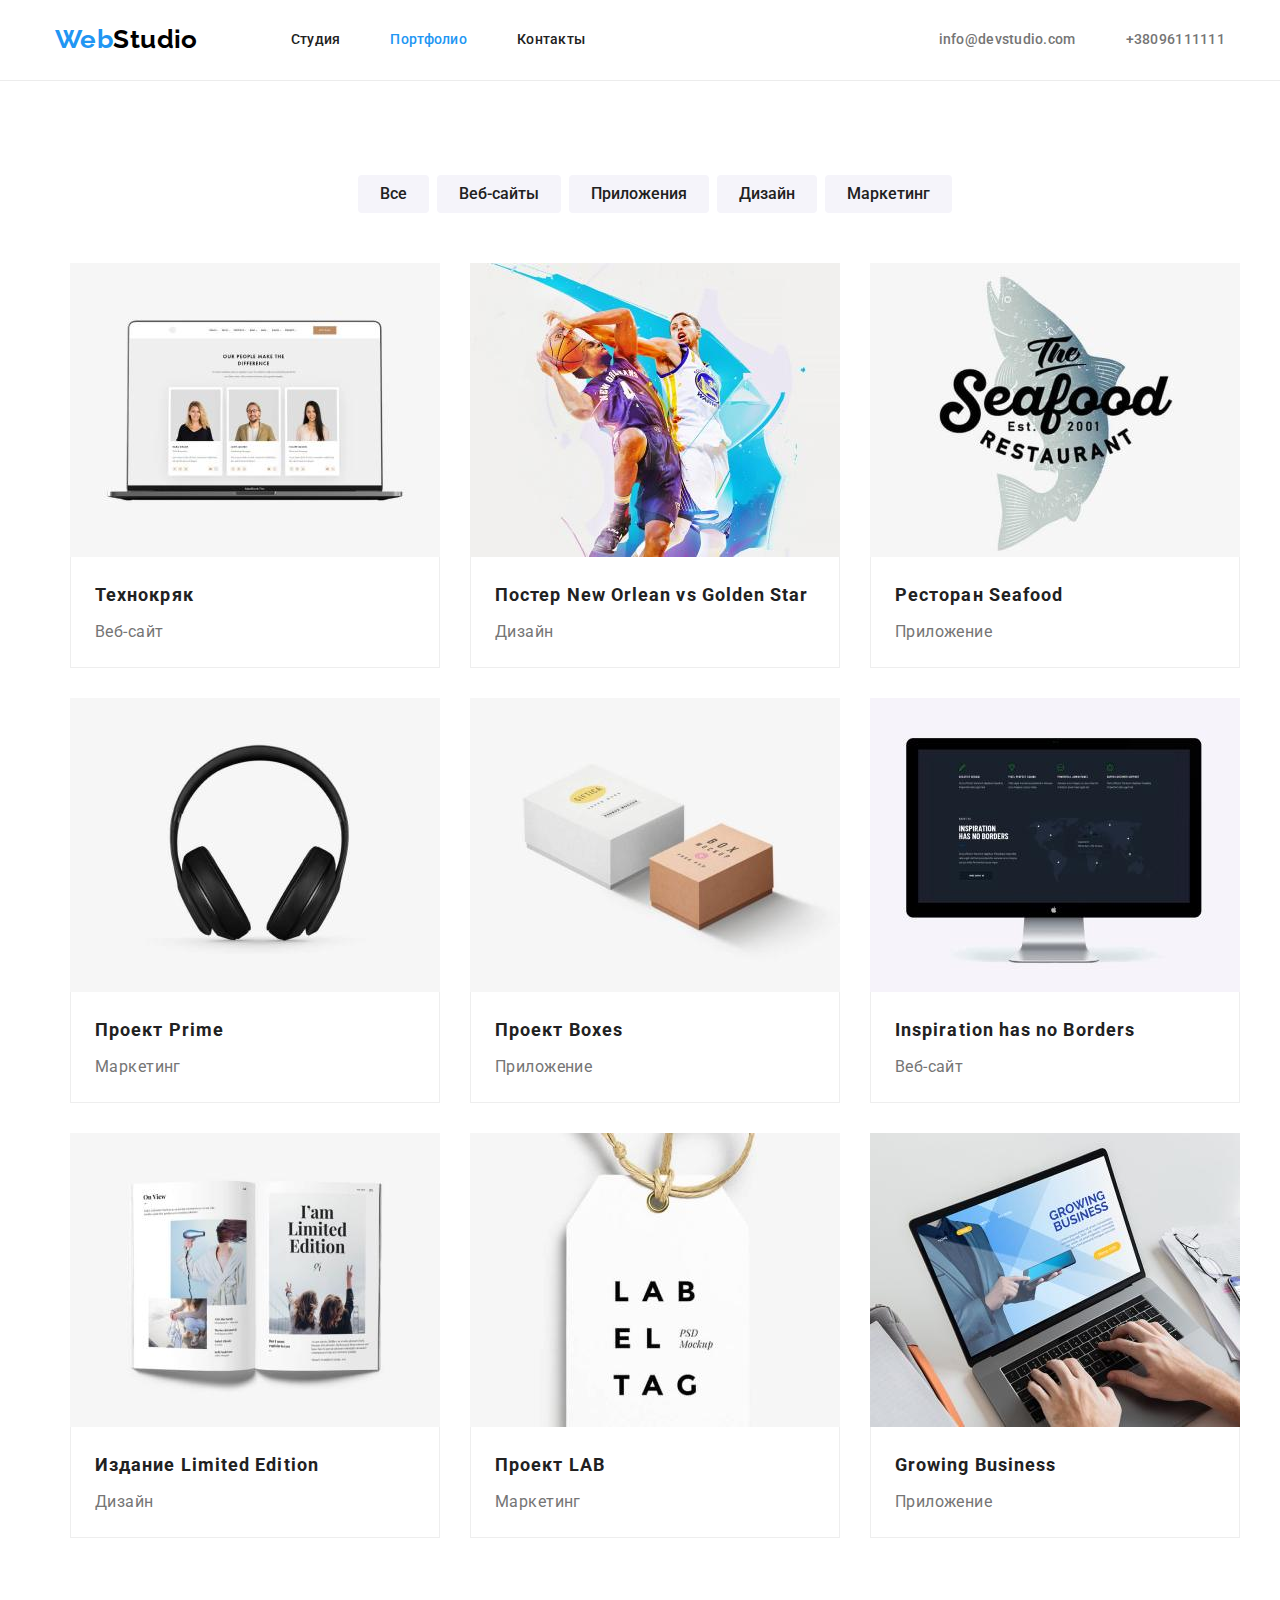
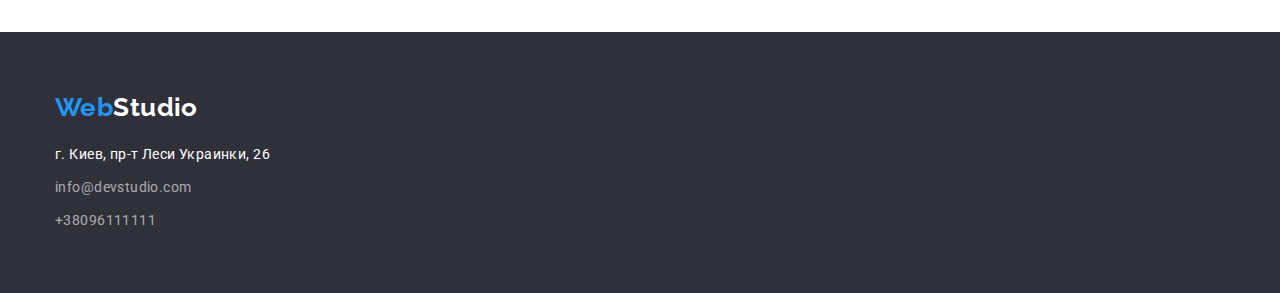
==== commit c9fa46de: "Fix" ====
--- a/portfolio.html
+++ b/portfolio.html
@@ -20,192 +20,207 @@
   <body>
     <!--Заголовок-->
 
-    <header class="container header">
+    <header class="header">
       <!--Логотип и навигация-->
-      <nav class="nav-flex">
-        <a lang="en" href="" class="logo">Web<span class="header-logo-studio">Studio</span></a>
-        <ul class="header-nav-list">
-          <li class="nav-item">
-            <a href="./index.html" class="nav-link">Студия</a>
+
+      <div class="container header-flex">
+        <nav class="nav-flex">
+          <div class="header-logo">
+            <a lang="en" href="" class="logo">Web<span class="header-logo-studio">Studio</span></a>
+          </div>
+          <ul class="header-nav-list">
+            <li class="nav-item">
+              <a href="./index.html" class="nav-link">Студия</a>
+            </li>
+            <li class="nav-item">
+              <a href="./portfolio.html" class="nav-link current">Портфолио</a>
+            </li>
+            <li class="nav-item">
+              <a href="#contacts" class="nav-link">Контакты</a>
+            </li>
+          </ul>
+        </nav>
+
+        <!--Контакты в шапке-->
+
+        <ul class="header-addr-list">
+          <li class="addr-item">
+            <a href="mailto:info@devstudio.com" class="address-link">info@devstudio.com</a>
           </li>
-          <li class="nav-item">
-            <a href="./portfolio.html" class="nav-link current">Портфолио</a>
-          </li>
-          <li class="nav-item">
-            <a href="#contacts" class="nav-link">Контакты</a>
+          <li class="addr-item">
+            <a href="tel:+380961111111" class="address-link">+38096111111</a>
           </li>
         </ul>
-      </nav>
-      <!--Контакты в шапке-->
-      <ul class="header-addr-list">
-        <li class="item">
-          <a href="mailto:info@devstudio.com" class="address-link">info@devstudio.com</a>
-        </li>
-        <li class="item">
-          <a href="tel:+380961111111" class="address-link">+38096111111</a>
-        </li>
-      </ul>
+      </div>
     </header>
 
     <!--Основоной контент-->
 
     <main class="container">
-      <h1 class="heading-visible">Портфолио</h1>
-      <section class="section">
-        <!-- Фильтры -->
-        <h2 class="heading-visible">Фильтры</h2>
-        <ul class="filter">
-          <li class="filter-button">
-            <button type="button" class="portfolio-buttons">Все</button>
-          </li>
-          <li class="filter-button">
-            <button type="button" class="portfolio-buttons">Веб-сайты</button>
-          </li>
-          <li class="filter-button">
-            <button type="button" class="portfolio-buttons">Приложения</button>
-          </li>
-          <li class="filter-button">
-            <button type="button" class="portfolio-buttons">Дизайн</button>
-          </li>
-          <li class="filter-button">
-            <button type="button" class="portfolio-buttons">Маркетинг</button>
-          </li>
-        </ul>
-        <!-- Проекты -->
-        <h2 class="heading-visible">Проекты</h2>
-        <ul class="portfolio">
-          <li class="portfolio-card">
-            <a href="">
-              <div class="portfolio-card-thumb">
-                <img src="./images/img_pf_1.jpg" alt="Технокряк" />
-              </div>
-              <div class="portfolio-card-content">
-                <h3 class="portfolio-title">Технокряк</h3>
-                <p class="portfolio-text">Веб-сайт</p>
-              </div>
-            </a>
-          </li>
-
-          <li class="portfolio-card">
-            <a href="">
-              <div class="portfolio-card-thumb">
-                <img src="./images/img_pf_2.jpg" alt="Постер NO vs GS" />
-              </div>
-              <div class="portfolio-card-content">
-                <h3 class="portfolio-title">
-                  Постер <span lang="en">New Orlean vs Golden Star</span>
-                </h3>
-                <p class="portfolio-text">Дизайн</p>
-              </div>
-            </a>
-          </li>
-
-          <li class="portfolio-card">
-            <a href="">
-              <div class="portfolio-card-thumb">
-                <img src="./images/img_pf_3.jpg" alt="Ресторан Seafood" />
-              </div>
-              <div class="portfolio-card-content">
-                <h3 class="portfolio-title">Ресторан <span lang="en">Seafood</span></h3>
-                <p class="portfolio-text">Приложение</p>
-              </div>
-            </a>
-          </li>
-
-          <li class="portfolio-card">
-            <a href=""
-              ><div class="portfolio-card-thumb">
-                <img src="./images/img_pf_4.jpg" alt="Проект Prime" />
-              </div>
-              <div class="portfolio-card-content">
-                <h3 class="portfolio-title">Проект <span lang="en">Prime</span></h3>
-                <p class="portfolio-text">Маркетинг</p>
-              </div>
-            </a>
-          </li>
-
-          <li class="portfolio-card">
-            <a href="">
-              <div class="portfolio-card-thumb">
-                <img src="./images/img_pf_5.jpg" alt="Проект Boxes" />
-              </div>
-              <div class="portfolio-card-content">
-                <h3 class="portfolio-title">Проект <span lang="en">Boxes</span></h3>
-                <p class="portfolio-text">Приложение</p>
-              </div>
-            </a>
-          </li>
-
-          <li class="portfolio-card">
-            <a href=""
-              ><div class="portfolio-card-thumb">
-                <img src="./images/img_pf_6.jpg" alt="Inspiration has no Borders" />
-              </div>
-              <div class="portfolio-card-content">
-                <h3 lang="en" class="portfolio-title">Inspiration has no Borders</h3>
-                <p class="portfolio-text">Веб-сайт</p>
-              </div>
-            </a>
-          </li>
-
-          <li class="portfolio-card">
-            <a href="">
-              <div class="portfolio-card-thumb">
-                <img src="./images/img_pf_7.jpg" alt="Издание Limited Edition" />
-              </div>
-              <div class="portfolio-card-content">
-                <h3 class="portfolio-title">Издание <span lang="en">Limited Edition</span></h3>
-                <p class="portfolio-text">Дизайн</p>
-              </div>
-            </a>
-          </li>
-
-          <li class="portfolio-card">
-            <a href=""
-              ><div class="portfolio-card-thumb">
-                <img src="./images/img_pf_8.jpg" alt="Проект LAB" />
-              </div>
-              <div class="portfolio-card-content">
-                <h3 class="portfolio-title">Проект <span lang="en">LAB</span></h3>
-                <p class="portfolio-text">Маркетинг</p>
-              </div>
-            </a>
-          </li>
-
-          <li class="portfolio-card">
-            <a href=""
-              ><div class="portfolio-card-thumb">
-                <img src="./images/img_pf_9.jpg" alt="Growing Business" />
-              </div>
-              <div class="portfolio-card-content">
-                <h3 lang="en" class="portfolio-title">Growing Business</h3>
-                <p class="portfolio-text">Приложение</p>
-              </div>
-            </a>
-          </li>
-        </ul>
-      </section>
+      <div class="container">
+        <h1 class="heading-visible">Портфолио</h1>
+        <section class="section">
+          <!-- Фильтры -->
+          <h2 class="heading-visible">Фильтры</h2>
+          <ul class="filter">
+            <li class="filter-button">
+              <button type="button" class="portfolio-buttons">Все</button>
+            </li>
+            <li class="filter-button">
+              <button type="button" class="portfolio-buttons">Веб-сайты</button>
+            </li>
+            <li class="filter-button">
+              <button type="button" class="portfolio-buttons">Приложения</button>
+            </li>
+            <li class="filter-button">
+              <button type="button" class="portfolio-buttons">Дизайн</button>
+            </li>
+            <li class="filter-button">
+              <button type="button" class="portfolio-buttons">Маркетинг</button>
+            </li>
+          </ul>
+          <!-- Проекты -->
+          <h2 class="heading-visible">Проекты</h2>
+          <ul class="portfolio">
+            <li class="portfolio-card">
+              <a href="">
+                <div class="portfolio-card-thumb">
+                  <img src="./images/img_pf_1.jpg" alt="Технокряк" />
+                </div>
+                <div class="portfolio-card-content">
+                  <h3 class="portfolio-title">Технокряк</h3>
+                  <p class="portfolio-text">Веб-сайт</p>
+                </div>
+              </a>
+            </li>
+
+            <li class="portfolio-card">
+              <a href="">
+                <div class="portfolio-card-thumb">
+                  <img src="./images/img_pf_2.jpg" alt="Постер NO vs GS" />
+                </div>
+                <div class="portfolio-card-content">
+                  <h3 class="portfolio-title">
+                    Постер <span lang="en">New Orlean vs Golden Star</span>
+                  </h3>
+                  <p class="portfolio-text">Дизайн</p>
+                </div>
+              </a>
+            </li>
+
+            <li class="portfolio-card">
+              <a href="">
+                <div class="portfolio-card-thumb">
+                  <img src="./images/img_pf_3.jpg" alt="Ресторан Seafood" />
+                </div>
+                <div class="portfolio-card-content">
+                  <h3 class="portfolio-title">Ресторан <span lang="en">Seafood</span></h3>
+                  <p class="portfolio-text">Приложение</p>
+                </div>
+              </a>
+            </li>
+
+            <li class="portfolio-card">
+              <a href=""
+                ><div class="portfolio-card-thumb">
+                  <img src="./images/img_pf_4.jpg" alt="Проект Prime" />
+                </div>
+                <div class="portfolio-card-content">
+                  <h3 class="portfolio-title">Проект <span lang="en">Prime</span></h3>
+                  <p class="portfolio-text">Маркетинг</p>
+                </div>
+              </a>
+            </li>
+
+            <li class="portfolio-card">
+              <a href="">
+                <div class="portfolio-card-thumb">
+                  <img src="./images/img_pf_5.jpg" alt="Проект Boxes" />
+                </div>
+                <div class="portfolio-card-content">
+                  <h3 class="portfolio-title">Проект <span lang="en">Boxes</span></h3>
+                  <p class="portfolio-text">Приложение</p>
+                </div>
+              </a>
+            </li>
+
+            <li class="portfolio-card">
+              <a href=""
+                ><div class="portfolio-card-thumb">
+                  <img src="./images/img_pf_6.jpg" alt="Inspiration has no Borders" />
+                </div>
+                <div class="portfolio-card-content">
+                  <h3 lang="en" class="portfolio-title">Inspiration has no Borders</h3>
+                  <p class="portfolio-text">Веб-сайт</p>
+                </div>
+              </a>
+            </li>
+
+            <li class="portfolio-card">
+              <a href="">
+                <div class="portfolio-card-thumb">
+                  <img src="./images/img_pf_7.jpg" alt="Издание Limited Edition" />
+                </div>
+                <div class="portfolio-card-content">
+                  <h3 class="portfolio-title">Издание <span lang="en">Limited Edition</span></h3>
+                  <p class="portfolio-text">Дизайн</p>
+                </div>
+              </a>
+            </li>
+
+            <li class="portfolio-card">
+              <a href=""
+                ><div class="portfolio-card-thumb">
+                  <img src="./images/img_pf_8.jpg" alt="Проект LAB" />
+                </div>
+                <div class="portfolio-card-content">
+                  <h3 class="portfolio-title">Проект <span lang="en">LAB</span></h3>
+                  <p class="portfolio-text">Маркетинг</p>
+                </div>
+              </a>
+            </li>
+
+            <li class="portfolio-card">
+              <a href=""
+                ><div class="portfolio-card-thumb">
+                  <img src="./images/img_pf_9.jpg" alt="Growing Business" />
+                </div>
+                <div class="portfolio-card-content">
+                  <h3 lang="en" class="portfolio-title">Growing Business</h3>
+                  <p class="portfolio-text">Приложение</p>
+                </div>
+              </a>
+            </li>
+          </ul>
+        </section>
+      </div>
     </main>
     <!--Подвал-->
-    <footer class="container footer">
-      <!--Логотип-->
-      <a lang="en" href="" class="logo footer-logo"
-        >Web<span class="footer-logo-studio">Studio</span></a
-      >
-      <!--Адрес и контакты-->
-      <address id="contacts" class="footer-address">
-        <ul>
-          <li class="item">
-            <a href="" class="footer-address-text">г. Киев, пр-т Леси Украинки, 26</a>
-          </li>
-          <li class="item">
-            <a href="mailto:info@devstudio.com" class="footer-address-link">info@devstudio.com</a>
-          </li>
-          <li class="item">
-            <a href="tel:+380961111111" class="footer-address-link">+38096111111</a>
-          </li>
-        </ul>
-      </address>
+
+    <footer class="footer">
+      <div class="container">
+        <!--Логотип-->
+
+        <a lang="en" href="" class="logo footer-logo"
+          >Web<span class="footer-logo-studio">Studio</span></a
+        >
+
+        <!--Адрес и контакты-->
+
+        <address id="contacts" class="footer-address">
+          <ul>
+            <li class="footer-addr-item">
+              <a href="" class="footer-address-text">г. Киев, пр-т Леси Украинки, 26</a>
+            </li>
+            <li class="footer-addr-item">
+              <a href="mailto:info@devstudio.com" class="footer-address-link">info@devstudio.com</a>
+            </li>
+            <li class="footer-addr-item">
+              <a href="tel:+380961111111" class="footer-address-link">+38096111111</a>
+            </li>
+          </ul>
+        </address>
+      </div>
     </footer>
   </body>
 </html>
--- a/css/styles.css
+++ b/css/styles.css
@@ -12,6 +12,7 @@
 html {
   box-sizing: border-box;
 }
+
 body {
   background-color: var(--primary-background-color);
   color: var(--primary-text-color);
@@ -49,12 +50,12 @@
   font-weight: 700;
   font-size: 26px;
   line-height: 1.19;
-  padding-top: 24px;
-  padding-bottom: 25px;
-}
+}
+
 .header-logo-studio {
   color: #000000;
 }
+
 .footer-logo-studio {
   color: var(--primary-background-color);
 }
@@ -63,6 +64,7 @@
 
 .footer {
   background-color: var(--secondary-background-color);
+  padding-top: 60px;
   padding-bottom: 60px;
 }
 
@@ -77,6 +79,7 @@
   padding-top: 32px;
   padding-bottom: 32px;
 }
+
 .nav-link {
   display: block;
   color: var(--title-text-color);
@@ -97,6 +100,7 @@
   padding: 0;
   margin: 0;
 }
+
 .footer-address-link {
   color: rgba(255, 255, 255, 0.6);
 }
@@ -113,6 +117,7 @@
 .footer-address-link:focus {
   color: var(--accent-color);
 }
+
 .current {
   color: var(--accent-color);
 }
@@ -122,6 +127,8 @@
 .business {
   background-color: var(--secondary-background-color);
   text-align: center;
+  padding-top: 200px;
+  padding-bottom: 200px;
 }
 
 .business-title {
@@ -132,7 +139,8 @@
   text-align: center;
   letter-spacing: 0.06em;
   text-transform: uppercase;
-  padding-top: 200px;
+  max-width: 696px;
+  margin: 0 auto;
   margin-bottom: 30px;
 }
 
@@ -152,7 +160,6 @@
   border: none;
   border-radius: 4px;
   padding: 10px 32px;
-  margin-bottom: 200px;
 }
 
 /* Раздел особенности */
@@ -176,20 +183,23 @@
   font-size: 36px;
   line-height: 1.17;
   text-align: center;
-  padding-bottom: 50px;
-}
+  margin-bottom: 50px;
+}
+
 .section-specificities-title {
   color: var(--title-text-color);
   font-size: 14px;
   line-height: 1.14;
   text-transform: uppercase;
 }
+
 .team-title {
   color: var(--title-text-color);
-}
+  font-weight: 500;
+}
+
 .team-title,
 .team-text {
-  font-weight: 500;
   font-size: 16px;
   line-height: 1.19;
   text-align: center;
@@ -211,6 +221,7 @@
   border-radius: 4px;
   padding: 6px 22px;
 }
+
 .portfolio-title {
   color: var(--title-text-color);
   font-weight: 700;
@@ -219,6 +230,7 @@
   letter-spacing: 0.06em;
   margin-bottom: 4px;
 }
+
 .portfolio-text {
   color: var(--primary-text-color);
   font-size: 16px;
@@ -235,9 +247,12 @@
 h4,
 h5,
 h6,
+p {
+  margin: 0;
+}
+
 ul,
-li,
-p {
+li {
   margin: 0;
   padding: 0;
 }
@@ -252,43 +267,56 @@
 }
 
 /* Разметка шапки */
+
 .header {
-  display: flex;
   border-bottom-style: solid;
   border-bottom-width: 1px;
   border-bottom-color: #ececec;
 }
+
+.header-logo {
+  padding-top: 24px;
+  padding-bottom: 25px;
+}
+
+.header-flex {
+  display: flex;
+}
+
 .nav-flex {
   display: flex;
 }
+
 .header-nav-list {
   display: flex;
   margin-left: 93px;
 }
-.header-nav-list .nav-item:not(:first-child) {
+
+.nav-item:not(:first-child) {
   margin-left: 50px;
 }
+
 .header-addr-list {
   display: flex;
   margin-left: auto;
 }
-.header-addr-list .item:not(:last-child) {
-  margin-right: 50px;
+
+.addr-item:not(:first-child) {
+  margin-left: 50px;
 }
 
 /* Разметка футера */
 
 .footer-logo {
   display: block;
-  padding: 0;
-  margin: 0;
-  padding-top: 60px;
   margin-bottom: 20px;
 }
-.footer-address .item {
+
+.footer-addr-item {
   margin-bottom: 9px;
 }
-.footer-address .item:last-child {
+
+.footer-addr-item:last-child {
   margin-bottom: 0;
 }
 
@@ -303,16 +331,18 @@
 
 .specificities-list {
   display: flex;
-}
+  margin-left: -30px;
+}
+
 .specificities-card {
-  flex-basis: calc(100% / 4);
-}
-.specificities-card:not(:first-child) {
+  flex-basis: calc(100% / 4 - 30px);
   margin-left: 30px;
 }
-.section-specificities-text {
-  padding-top: 10px;
-}
+
+.section-specificities-title {
+  margin-bottom: 10px;
+}
+
 .specificities {
   padding-bottom: 0;
 }
@@ -321,11 +351,11 @@
 
 .works {
   display: flex;
-}
-.works .works-card {
-  flex-basis: calc(100% / 3);
-}
-.works .works-card:not(:first-child) {
+  margin-left: -30px;
+}
+
+.works-card {
+  flex-basis: calc(100% / 3 - 30px);
   margin-left: 30px;
 }
 
@@ -334,24 +364,26 @@
 .section-team {
   background-color: var(--another-bacground-color);
 }
+
 .team {
   display: flex;
-  margin-left: auto;
-  margin-right: auto;
-}
-.team .team-card {
-  flex-basis: calc(100% / 4);
-}
-.team .team-card:not(:first-child) {
+  margin-left: -30px;
+}
+
+.team-card {
+  flex-basis: calc(100% / 4 - 30px);
   margin-left: 30px;
 }
+
+.team-card-content {
+  padding-top: 30px;
+  padding-bottom: 30px;
+}
+
 .team-title {
-  padding-top: 30px;
-}
-.team-text {
-  padding-top: 10px;
-  padding-bottom: 30px;
-}
+  margin-bottom: 10px;
+}
+
 .team-card {
   background-color: var(--primary-background-color);
   border-radius: 4px;
@@ -364,7 +396,9 @@
 .filter {
   display: flex;
   justify-content: center;
-}
+  margin-bottom: 50px;
+}
+
 .filter .filter-button:not(:first-child) {
   margin-left: 8px;
 }
@@ -373,18 +407,19 @@
 
 .portfolio {
   display: flex;
-  padding-top: 50px;
   margin-left: auto;
   margin-right: auto;
   flex-wrap: wrap;
-  margin-top: calc(-1 * 30px);
-  margin-left: calc(-1 * 30px);
-}
+  margin-top: -30px;
+  margin-left: -30px;
+}
+
 .portfolio .portfolio-card {
   flex-basis: calc(100% / 3 - 30px);
   margin-top: 30px;
   margin-left: 30px;
 }
+
 .portfolio-card-content {
   padding: 20px 24px;
   border-right-color: #eeeeee;
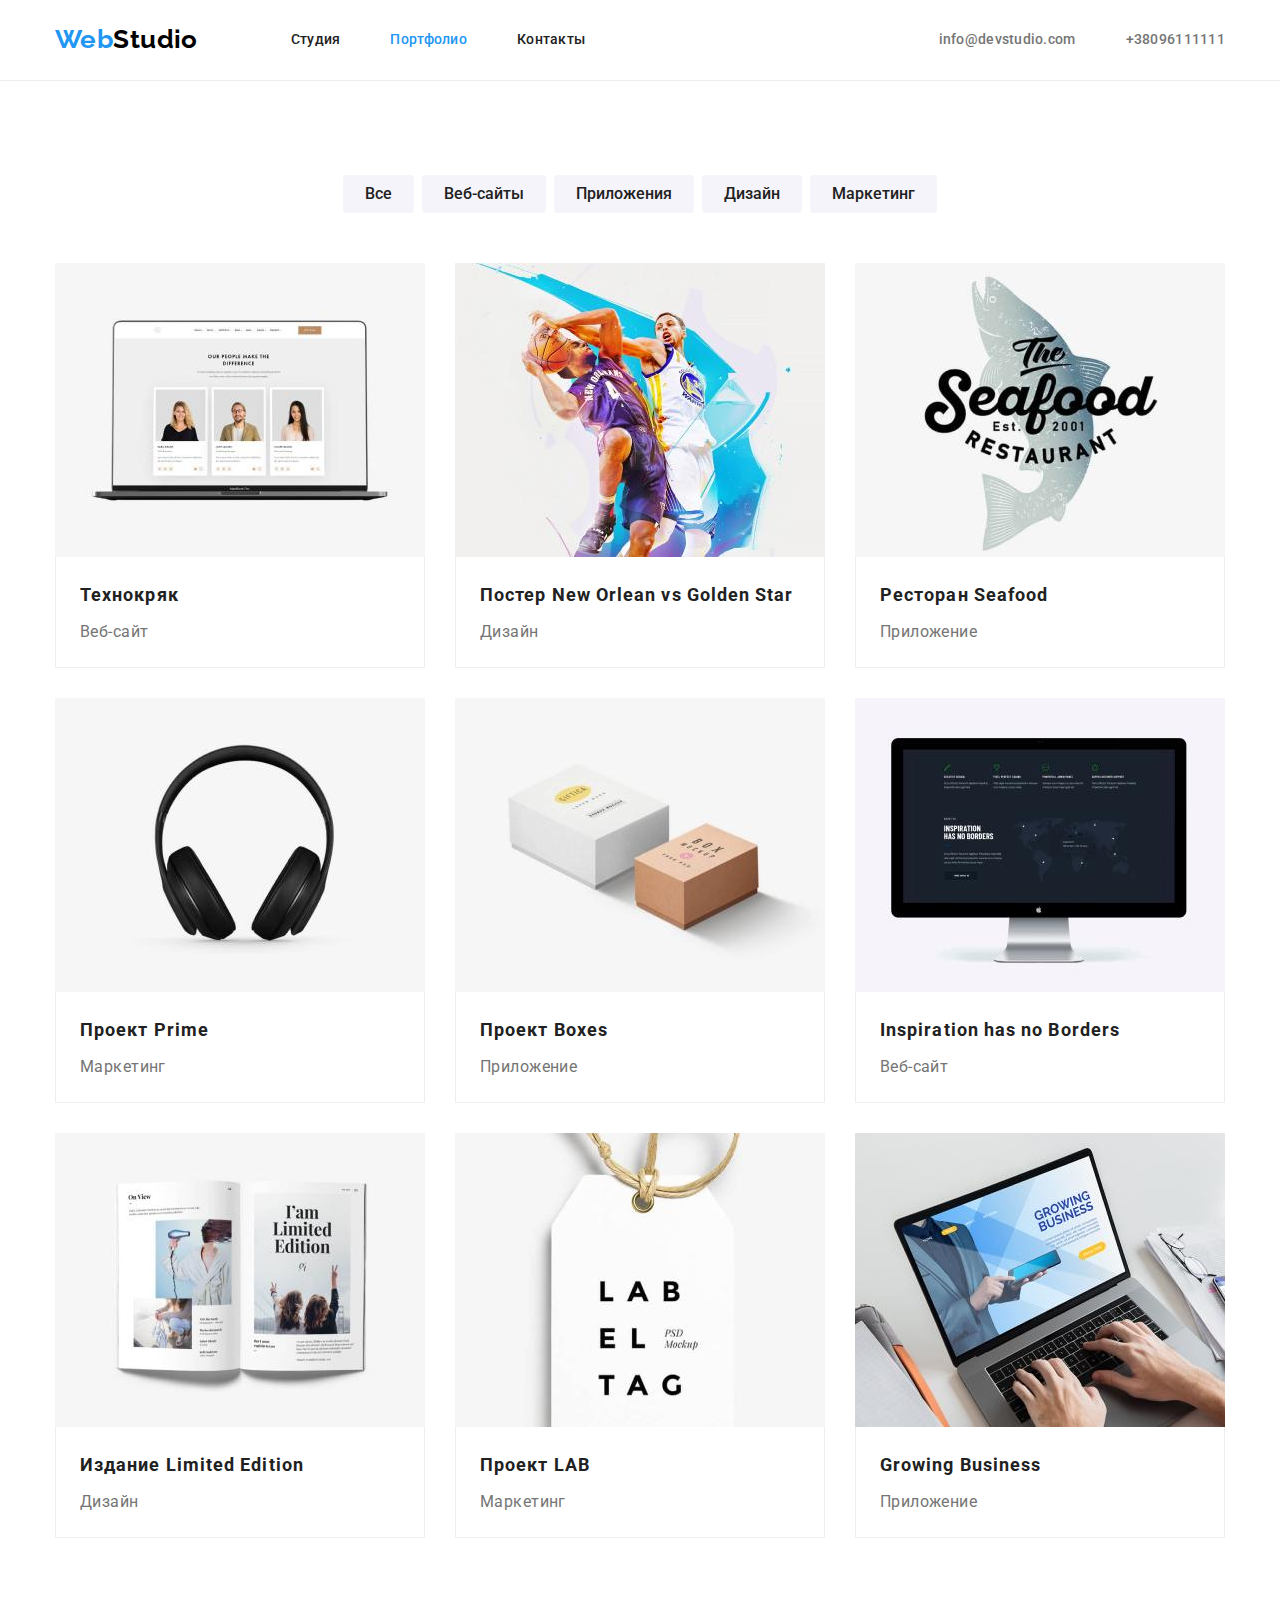
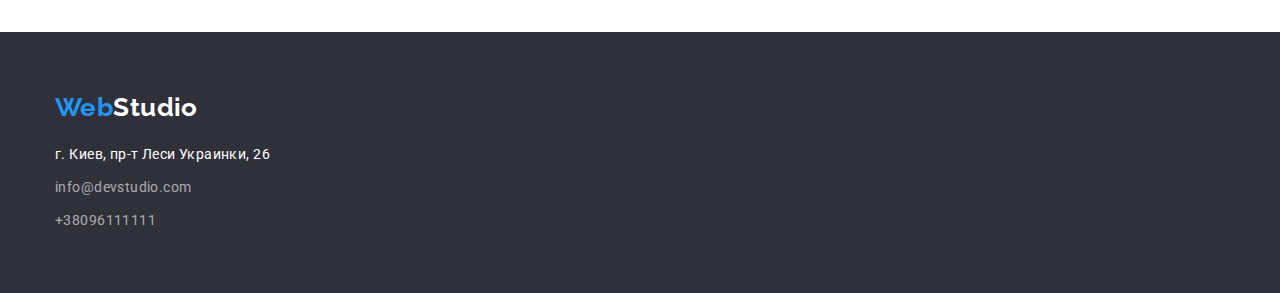
==== commit 692a1c42: "Complete" ====
--- a/portfolio.html
+++ b/portfolio.html
@@ -56,7 +56,7 @@
 
     <!--Основоной контент-->
 
-    <main class="container">
+    <main>
       <div class="container">
         <h1 class="heading-visible">Портфолио</h1>
         <section class="section">
